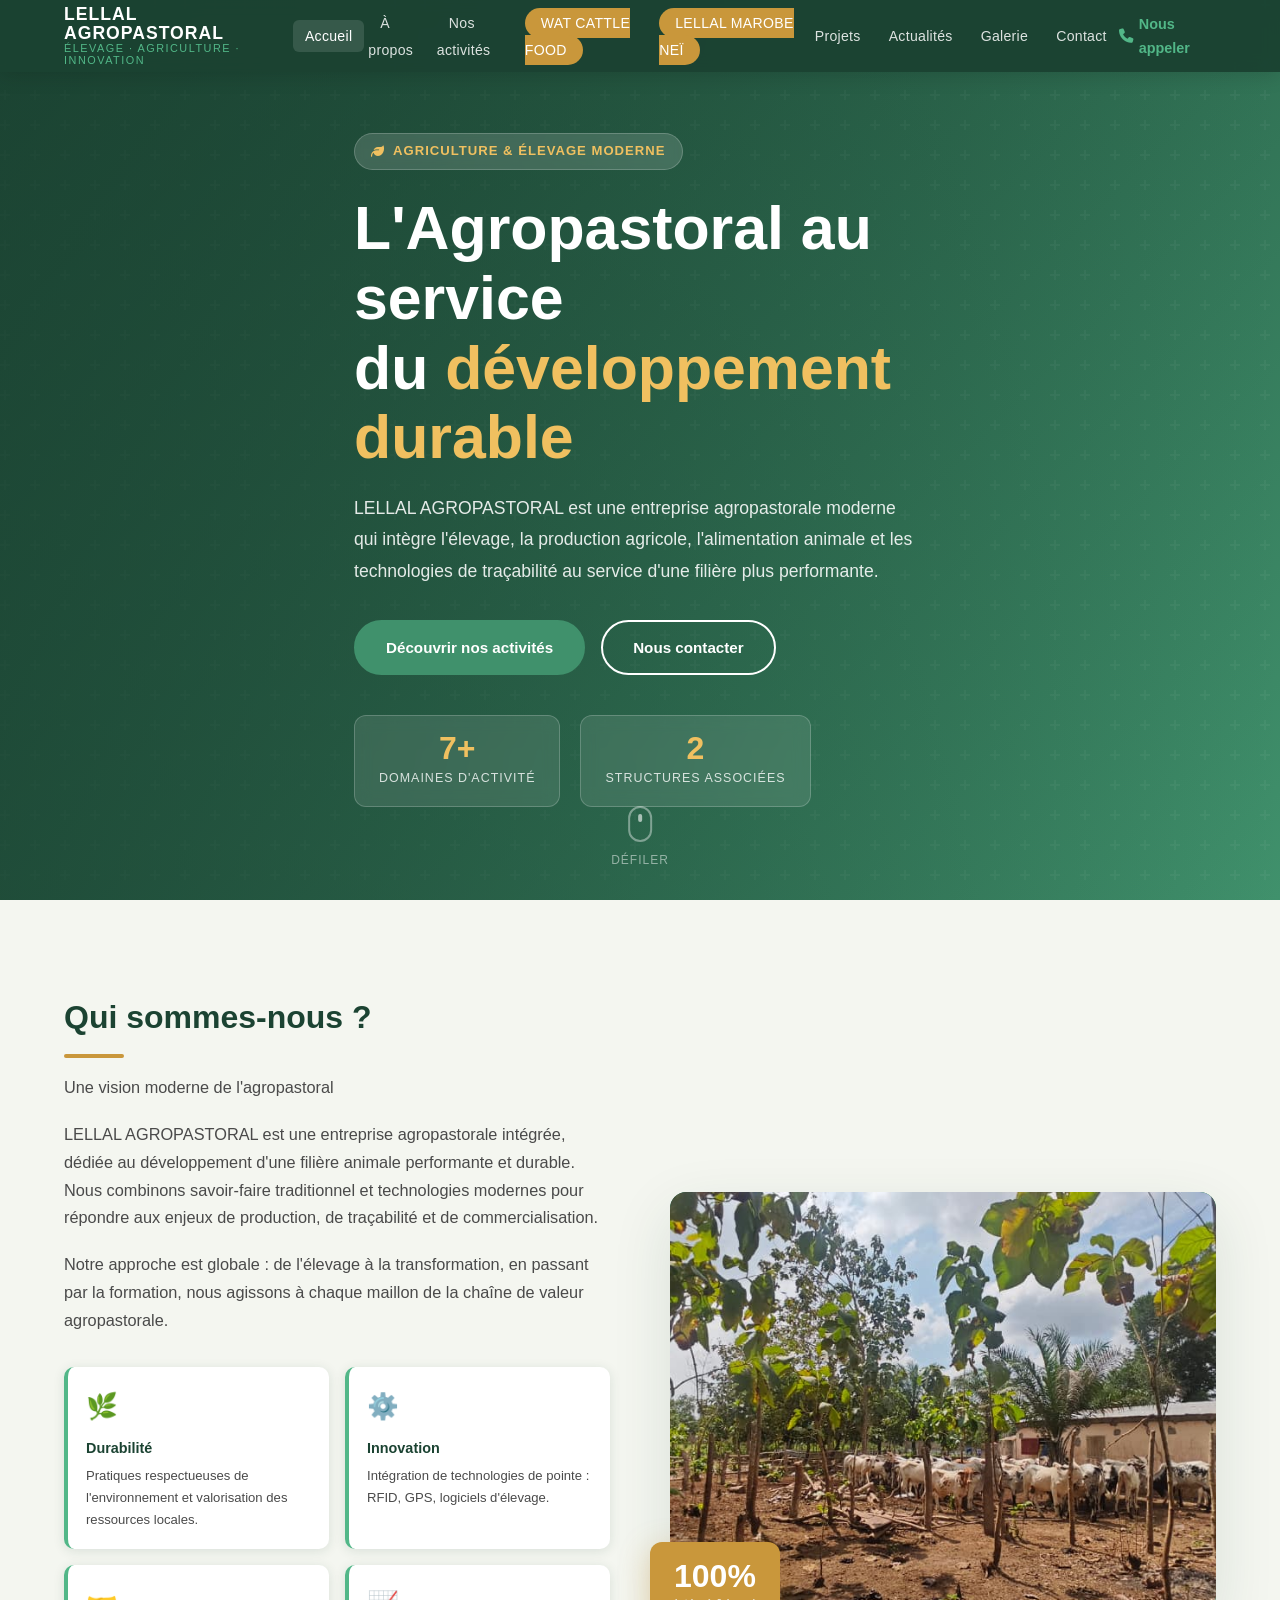
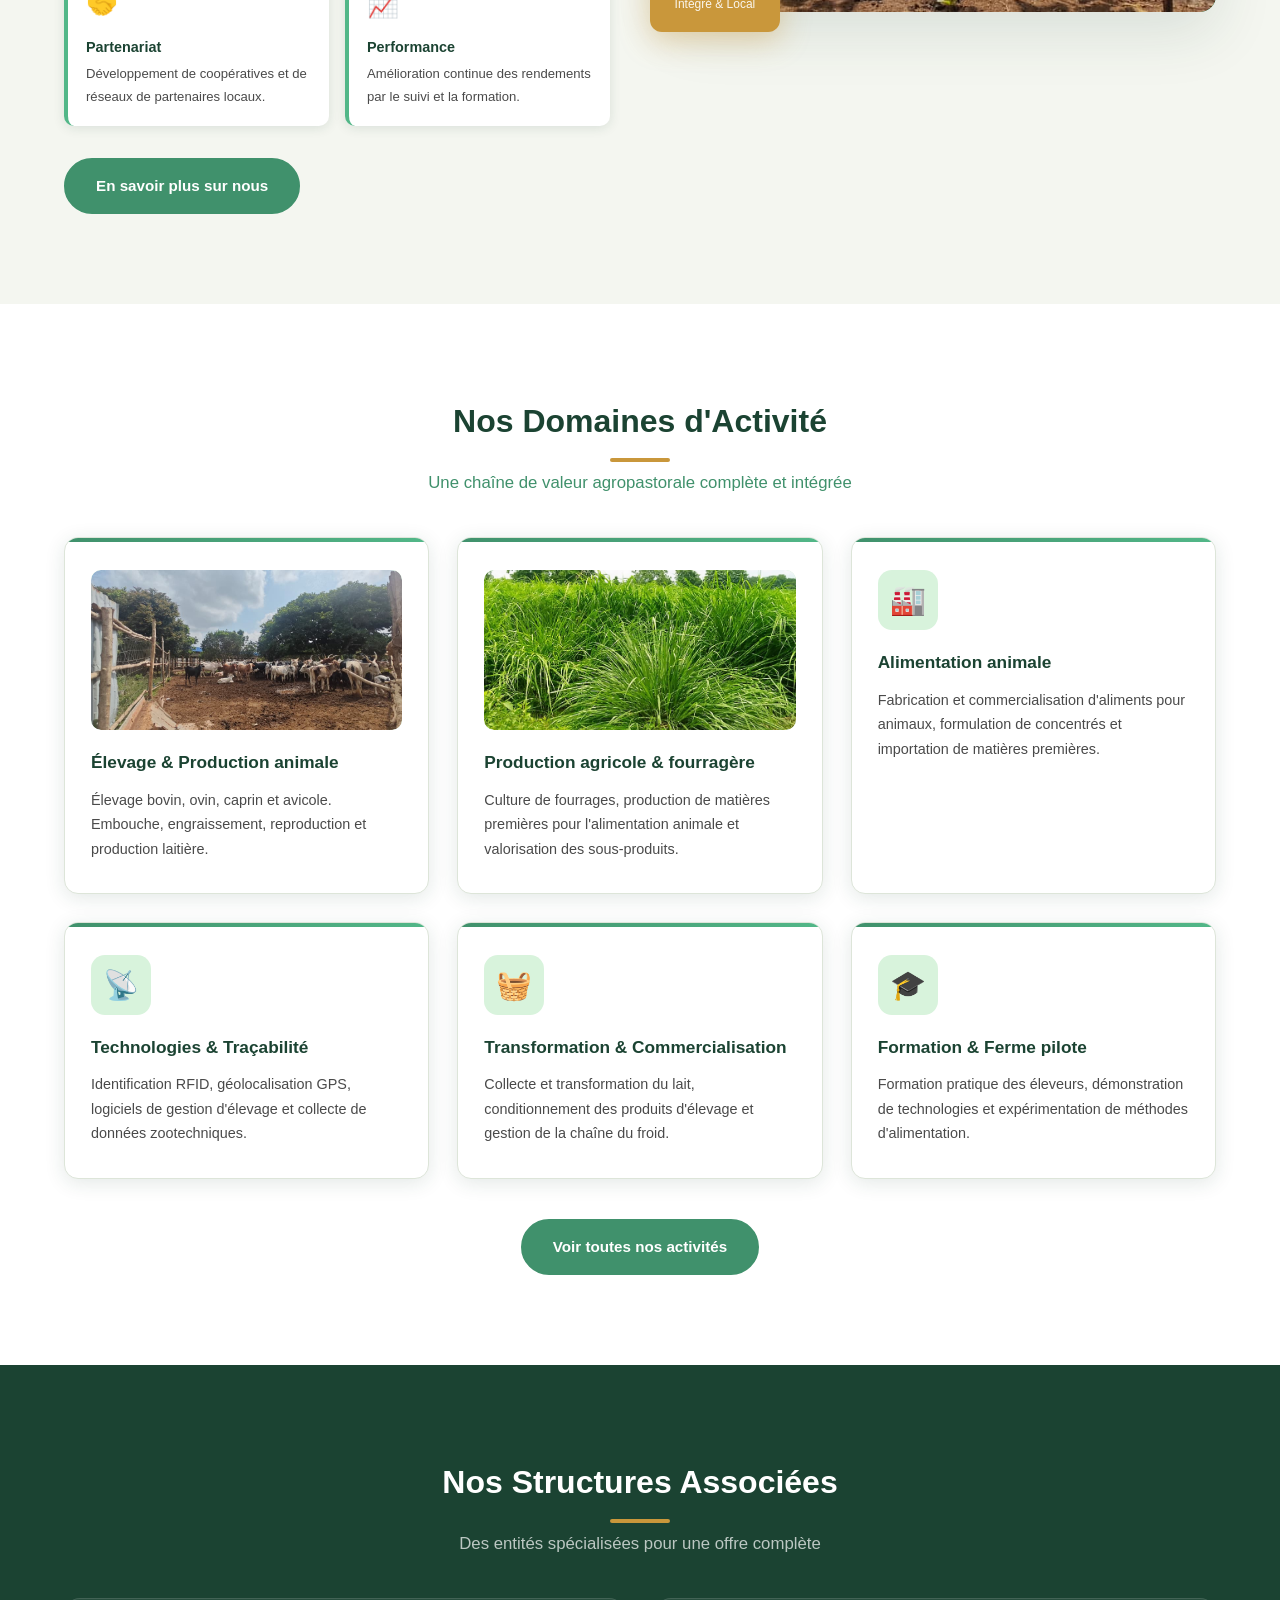
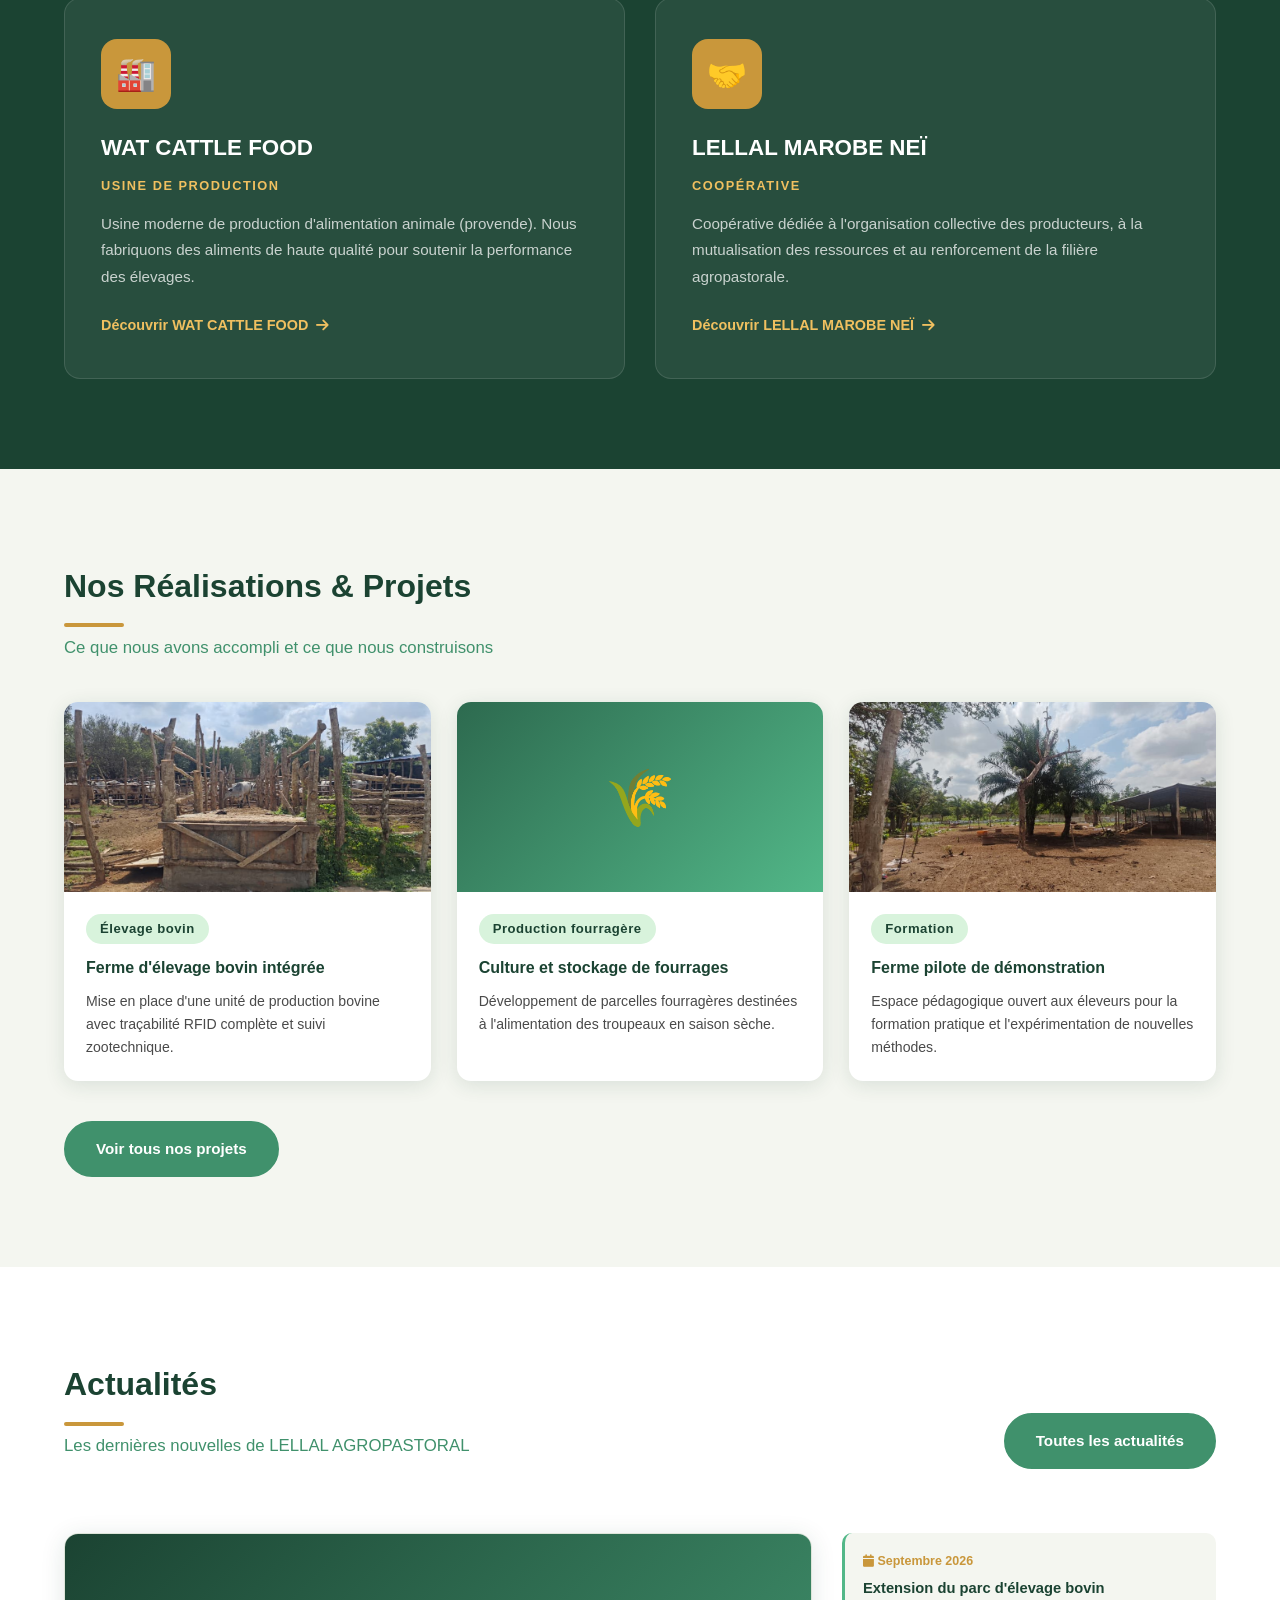
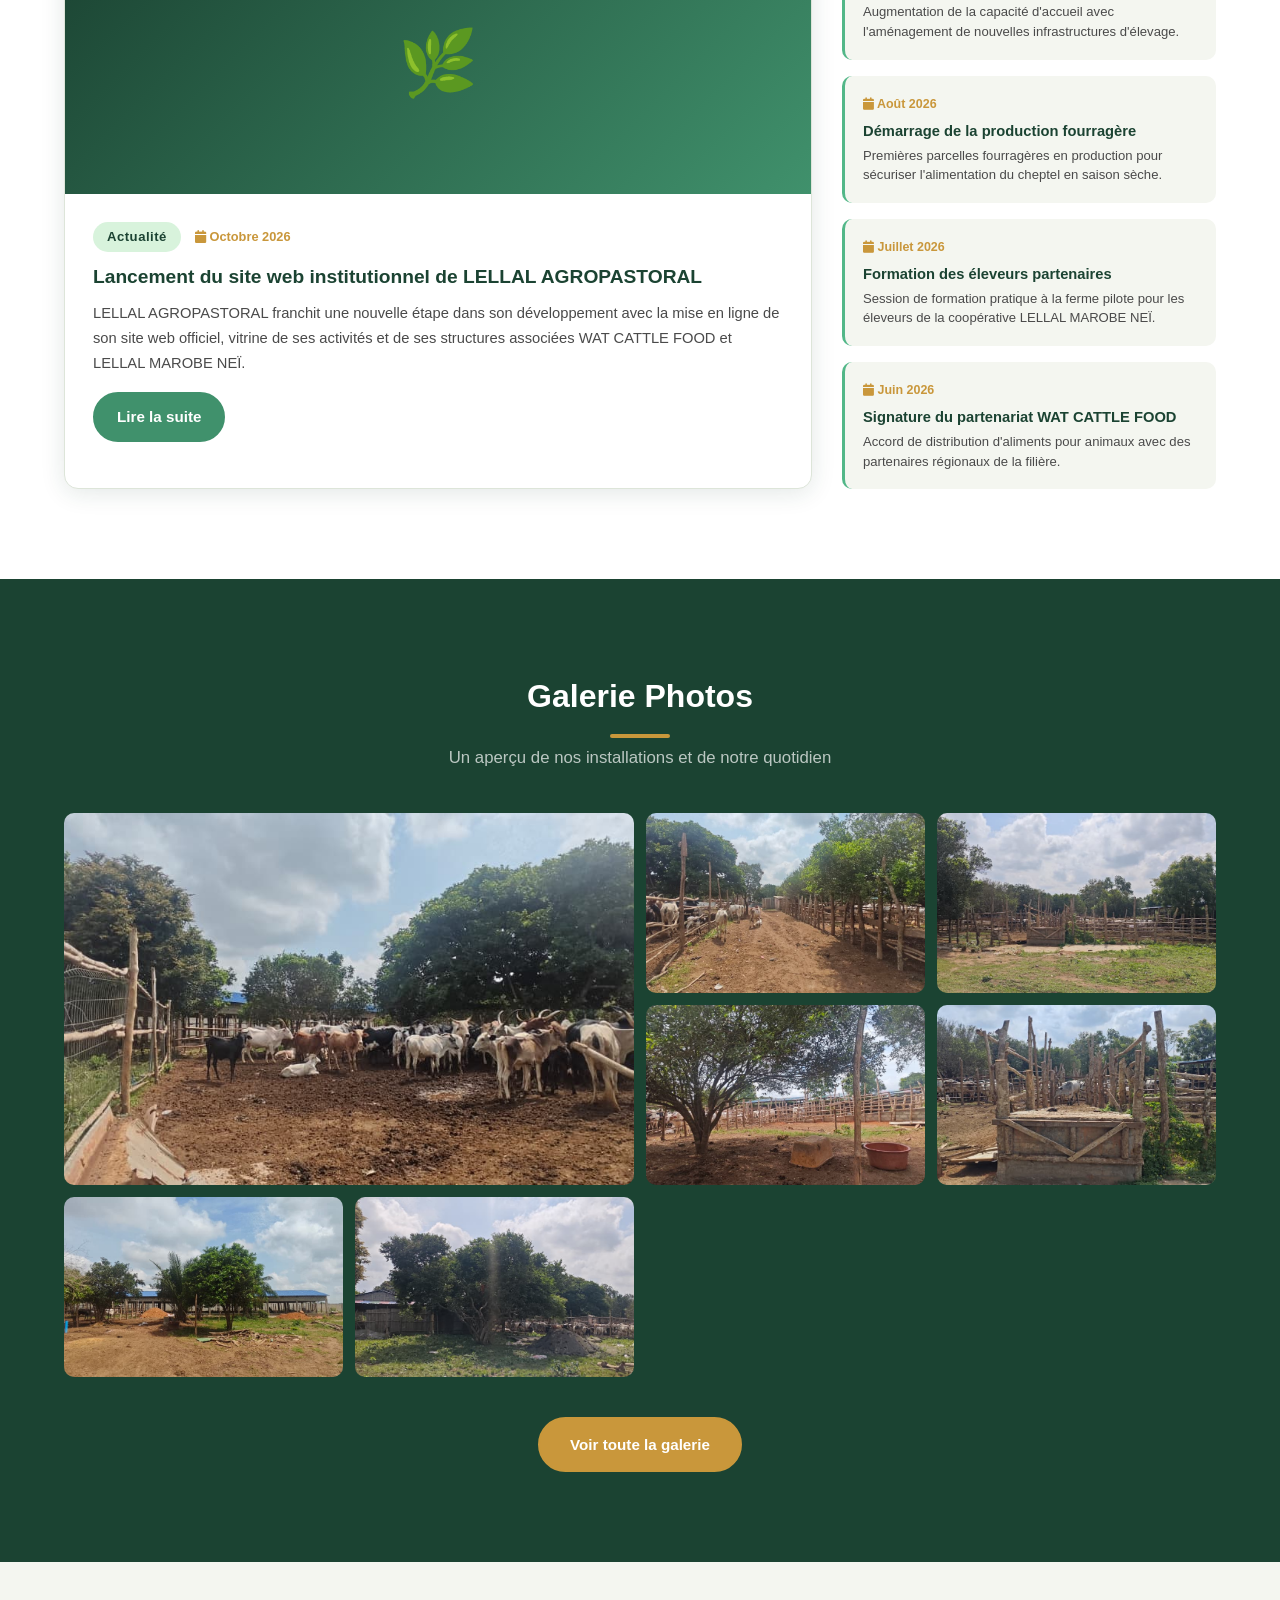
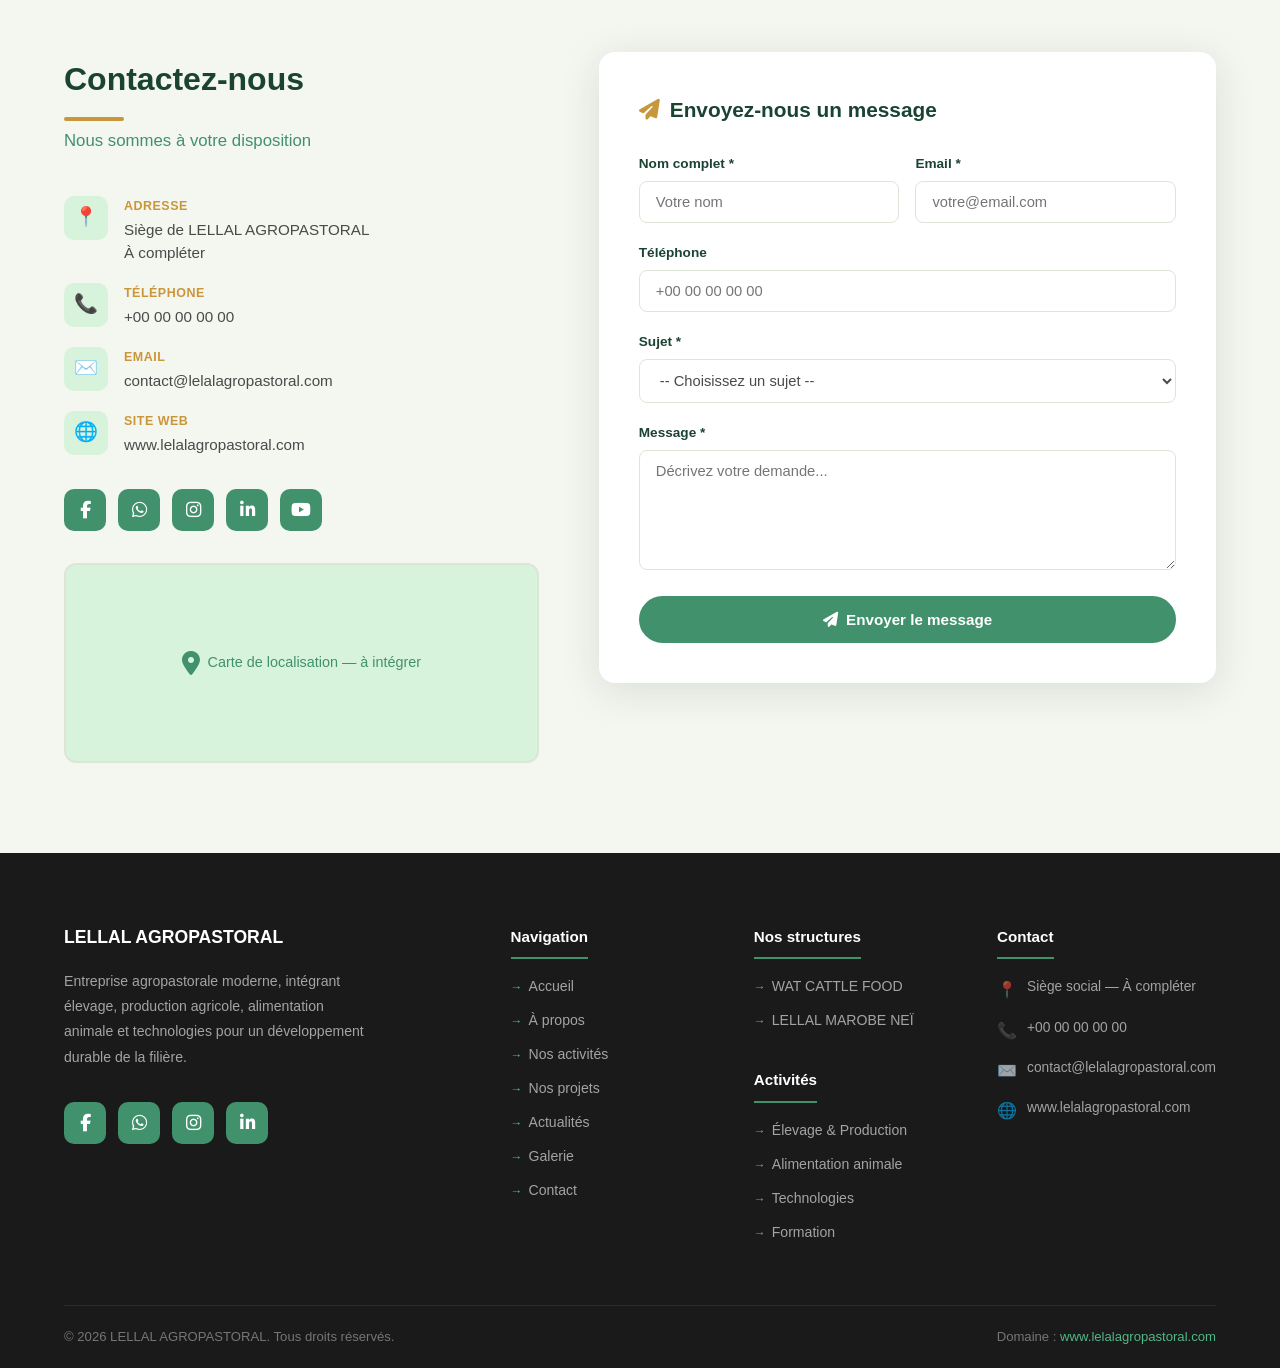
==== index.html @ 919d4149 "Initial commit — Site LELLAL AGROPASTORAL" ====
﻿<!DOCTYPE html>
<html lang="fr">
<head>
  <meta charset="UTF-8" />
  <meta name="viewport" content="width=device-width, initial-scale=1.0" />

  <!-- SEO Principal -->
  <title>LELLAL AGROPASTORAL — Élevage, Agriculture & Alimentation Animale</title>
  <meta name="description" content="LELLAL AGROPASTORAL est une entreprise agropastorale moderne spécialisée dans l'élevage bovin, ovin, avicole, la production fourragère, l'alimentation animale (WAT CATTLE FOOD) et la coopérative LELLAL MAROBE NEÏ." />
  <meta name="keywords" content="LELLAL AGROPASTORAL, élevage bovin, alimentation animale, provende, WAT CATTLE FOOD, LELLAL MAROBE NEÏ, coopérative élevage, production fourragère, agropastoral, traçabilité RFID, élevage moderne" />
  <meta name="author" content="LELLAL AGROPASTORAL" />
  <meta name="robots" content="index, follow" />
  <link rel="canonical" href="https://www.lelalagropastoral.com/" />

  <!-- Open Graph (Facebook, WhatsApp, LinkedIn) -->
  <meta property="og:type" content="website" />
  <meta property="og:url" content="https://www.lelalagropastoral.com/" />
  <meta property="og:title" content="LELLAL AGROPASTORAL — Élevage, Agriculture & Alimentation Animale" />
  <meta property="og:description" content="Entreprise agropastorale moderne intégrant élevage, production agricole, alimentation animale et technologies pour un développement durable de la filière." />
  <meta property="og:image" content="https://www.lelalagropastoral.com/images/og-image.jpg" />
  <meta property="og:image:width" content="1200" />
  <meta property="og:image:height" content="630" />
  <meta property="og:locale" content="fr_FR" />
  <meta property="og:site_name" content="LELLAL AGROPASTORAL" />

  <!-- Twitter Card -->
  <meta name="twitter:card" content="summary_large_image" />
  <meta name="twitter:title" content="LELLAL AGROPASTORAL — Élevage, Agriculture & Alimentation Animale" />
  <meta name="twitter:description" content="Entreprise agropastorale moderne intégrant élevage, production agricole, alimentation animale et technologies pour un développement durable." />
  <meta name="twitter:image" content="https://www.lelalagropastoral.com/images/og-image.jpg" />

  <!-- Schema.org — Organisation -->
  <script type="application/ld+json">
  {
    "@context": "https://schema.org",
    "@type": "Organization",
    "name": "LELLAL AGROPASTORAL",
    "url": "https://www.lelalagropastoral.com",
    "logo": "https://www.lelalagropastoral.com/images/logo.png",
    "description": "Entreprise agropastorale moderne spécialisée dans l'élevage, la production agricole, l'alimentation animale et les technologies d'élevage.",
    "email": "contact@lelalagropastoral.com",
    "sameAs": [],
    "hasOfferCatalog": {
      "@type": "OfferCatalog",
      "name": "Services agropastoraux",
      "itemListElement": [
        { "@type": "Offer", "itemOffered": { "@type": "Service", "name": "Élevage bovin, ovin, caprin et avicole" } },
        { "@type": "Offer", "itemOffered": { "@type": "Service", "name": "Production d'alimentation animale (WAT CATTLE FOOD)" } },
        { "@type": "Offer", "itemOffered": { "@type": "Service", "name": "Coopérative agropastorale (LELLAL MAROBE NEÏ)" } },
        { "@type": "Offer", "itemOffered": { "@type": "Service", "name": "Formation pratique des éleveurs" } }
      ]
    }
  }
  </script>

  <!-- Schema.org — WebSite avec SearchAction -->
  <script type="application/ld+json">
  {
    "@context": "https://schema.org",
    "@type": "WebSite",
    "name": "LELLAL AGROPASTORAL",
    "url": "https://www.lelalagropastoral.com"
  }
  </script>

  <link rel="stylesheet" href="css/style.css" />
  <link rel="stylesheet" href="https://cdnjs.cloudflare.com/ajax/libs/font-awesome/6.5.0/css/all.min.css" />
</head>
<body>

  <!-- ===== NAVBAR ===== -->
  <nav id="navbar">
    <div class="nav-container">
      <a href="index.html" class="nav-logo">
        <img src="images/logo.png" alt="LELLAL AGROPASTORAL Logo" onerror="this.style.display='none'" />
        <div class="nav-logo-text">
          <span class="brand">LELLAL AGROPASTORAL</span>
          <span class="tagline">Élevage · Agriculture · Innovation</span>
        </div>
      </a>

      <ul class="nav-menu">
        <li><a href="index.html" class="active">Accueil</a></li>
        <li><a href="pages/apropos.html">À propos</a></li>
        <li><a href="pages/activites.html">Nos activités</a></li>
        <li class="nav-special"><a href="pages/wat-cattle-food.html">WAT CATTLE FOOD</a></li>
        <li class="nav-special"><a href="pages/lelal-maro-bene.html">LELLAL MAROBE NEÏ</a></li>
        <li><a href="pages/projets.html">Projets</a></li>
        <li><a href="pages/actualites.html">Actualités</a></li>
        <li><a href="pages/galerie.html">Galerie</a></li>
        <li><a href="pages/contact.html">Contact</a></li>
      </ul>

      <div class="nav-cta">
        <a href="tel:+00000000000" class="nav-phone">
          <i class="fas fa-phone"></i>
          <span class="hide-mobile">Nous appeler</span>
        </a>
      </div>

      <button class="hamburger" aria-label="Menu">
        <span></span><span></span><span></span>
      </button>
    </div>
  </nav>

  <!-- ===== HERO ===== -->
  <section class="hero">
    <div class="hero-overlay"></div>
    <div class="hero-content container">
      <div class="hero-tag">
        <i class="fas fa-leaf"></i> Agriculture & Élevage Moderne
      </div>
      <h1>L'Agropastoral au service<br />du <span>développement durable</span></h1>
      <p>LELLAL AGROPASTORAL est une entreprise agropastorale moderne qui intègre l'élevage, la production agricole, l'alimentation animale et les technologies de traçabilité au service d'une filière plus performante.</p>
      <div class="hero-buttons">
        <a href="pages/activites.html" class="btn btn-primary">Découvrir nos activités</a>
        <a href="pages/contact.html" class="btn btn-outline">Nous contacter</a>
      </div>

      <div class="hero-stats">
        <div class="hero-stat">
          <div class="number counter" data-target="7" data-suffix="+">0+</div>
          <div class="label">Domaines d'activité</div>
        </div>
        <div class="hero-stat">
          <div class="number counter" data-target="2" data-suffix="">0</div>
          <div class="label">Structures associées</div>
        </div>
      </div>
    </div>

    <div class="scroll-indicator">
      <div class="mouse"></div>
      <span>DÉFILER</span>
    </div>
  </section>

  <!-- ===== INTRO / QUI SOMMES-NOUS ===== -->
  <section class="intro-section">
    <div class="container">
      <div class="intro-grid">
        <div class="intro-text fade-up">
          <h2 class="section-title">Qui sommes-nous ?</h2>
          <p class="section-subtitle">Une vision moderne de l'agropastoral</p>
          <p>LELLAL AGROPASTORAL est une entreprise agropastorale intégrée, dédiée au développement d'une filière animale performante et durable. Nous combinons savoir-faire traditionnel et technologies modernes pour répondre aux enjeux de production, de traçabilité et de commercialisation.</p>
          <p>Notre approche est globale : de l'élevage à la transformation, en passant par la formation, nous agissons à chaque maillon de la chaîne de valeur agropastorale.</p>
          <div class="intro-values">
            <div class="value-card">
              <div class="icon">🌿</div>
              <h4>Durabilité</h4>
              <p>Pratiques respectueuses de l'environnement et valorisation des ressources locales.</p>
            </div>
            <div class="value-card">
              <div class="icon">⚙️</div>
              <h4>Innovation</h4>
              <p>Intégration de technologies de pointe : RFID, GPS, logiciels d'élevage.</p>
            </div>
            <div class="value-card">
              <div class="icon">🤝</div>
              <h4>Partenariat</h4>
              <p>Développement de coopératives et de réseaux de partenaires locaux.</p>
            </div>
            <div class="value-card">
              <div class="icon">📈</div>
              <h4>Performance</h4>
              <p>Amélioration continue des rendements par le suivi et la formation.</p>
            </div>
          </div>
          <a href="pages/apropos.html" class="btn btn-primary" style="margin-top: 2rem;">En savoir plus sur nous</a>
        </div>

        <div class="intro-visual fade-up">
          <div class="main-img" style="background: linear-gradient(135deg, var(--vert-moyen), var(--vert-clair)); padding:0; overflow:hidden;">
            <img src="images/photo-08.jpeg" alt="Infrastructures de la ferme LELLAL AGROPASTORAL" style="width:100%; height:420px; object-fit:cover; display:block; border-radius:16px;" />
          </div>
          <div class="intro-badge">
            <div class="number">100%</div>
            <div class="text">Intégré & Local</div>
          </div>
        </div>
      </div>
    </div>
  </section>

  <!-- ===== NOS ACTIVITÉS (aperçu) ===== -->
  <section class="activites-section">
    <div class="container">
      <h2 class="section-title center fade-up">Nos Domaines d'Activité</h2>
      <p class="section-subtitle center fade-up">Une chaîne de valeur agropastorale complète et intégrée</p>

      <div class="activites-grid">
        <div class="activite-card fade-up">
          <div class="activite-icon" style="padding:0; overflow:hidden; width:100%; height:160px; border-radius:10px; margin-bottom:18px;">
            <img src="images/photo-02.jpeg" alt="Élevage bovin LELLAL AGROPASTORAL" style="width:100%; height:160px; object-fit:cover; border-radius:10px;" />
          </div>
          <h3>Élevage & Production animale</h3>
          <p>Élevage bovin, ovin, caprin et avicole. Embouche, engraissement, reproduction et production laitière.</p>
        </div>
        <div class="activite-card fade-up">
          <div class="activite-icon" style="padding:0; overflow:hidden; width:100%; height:160px; border-radius:10px; margin-bottom:18px;">
            <img src="images/fourrage-01.jpg" alt="Production fourragère LELLAL AGROPASTORAL" style="width:100%; height:160px; object-fit:cover; border-radius:10px;" />
          </div>
          <h3>Production agricole & fourragère</h3>
          <p>Culture de fourrages, production de matières premières pour l'alimentation animale et valorisation des sous-produits.</p>
        </div>
        <div class="activite-card fade-up">
          <div class="activite-icon">🏭</div>
          <h3>Alimentation animale</h3>
          <p>Fabrication et commercialisation d'aliments pour animaux, formulation de concentrés et importation de matières premières.</p>
        </div>
        <div class="activite-card fade-up">
          <div class="activite-icon">📡</div>
          <h3>Technologies & Traçabilité</h3>
          <p>Identification RFID, géolocalisation GPS, logiciels de gestion d'élevage et collecte de données zootechniques.</p>
        </div>
        <div class="activite-card fade-up">
          <div class="activite-icon">🧺</div>
          <h3>Transformation & Commercialisation</h3>
          <p>Collecte et transformation du lait, conditionnement des produits d'élevage et gestion de la chaîne du froid.</p>
        </div>
        <div class="activite-card fade-up">
          <div class="activite-icon">🎓</div>
          <h3>Formation & Ferme pilote</h3>
          <p>Formation pratique des éleveurs, démonstration de technologies et expérimentation de méthodes d'alimentation.</p>
        </div>
      </div>

      <div style="text-align: center; margin-top: 2.5rem;">
        <a href="pages/activites.html" class="btn btn-primary">Voir toutes nos activités</a>
      </div>
    </div>
  </section>

  <!-- ===== STRUCTURES ASSOCIÉES ===== -->
  <section class="structures-section">
    <div class="container">
      <h2 class="section-title center fade-up">Nos Structures Associées</h2>
      <p class="section-subtitle center fade-up">Des entités spécialisées pour une offre complète</p>

      <div class="structures-grid">
        <a href="pages/wat-cattle-food.html" class="structure-card fade-up">
          <div class="structure-logo">🏭</div>
          <h3>WAT CATTLE FOOD</h3>
          <div class="type">Usine de production</div>
          <p>Usine moderne de production d'alimentation animale (provende). Nous fabriquons des aliments de haute qualité pour soutenir la performance des élevages.</p>
          <span class="structure-link">Découvrir WAT CATTLE FOOD <i class="fas fa-arrow-right"></i></span>
        </a>

        <a href="pages/lelal-maro-bene.html" class="structure-card fade-up">
          <div class="structure-logo">🤝</div>
          <h3>LELLAL MAROBE NEÏ</h3>
          <div class="type">Coopérative</div>
          <p>Coopérative dédiée à l'organisation collective des producteurs, à la mutualisation des ressources et au renforcement de la filière agropastorale.</p>
          <span class="structure-link">Découvrir LELLAL MAROBE NEÏ <i class="fas fa-arrow-right"></i></span>
        </a>
      </div>
    </div>
  </section>

  <!-- ===== PROJETS / RÉALISATIONS (aperçu) ===== -->
  <section class="projets-section">
    <div class="container">
      <h2 class="section-title fade-up">Nos Réalisations & Projets</h2>
      <p class="section-subtitle fade-up">Ce que nous avons accompli et ce que nous construisons</p>

      <div class="projets-grid">
        <div class="projet-card fade-up">
          <div class="projet-img" style="padding:0;">
            <img src="images/photo-01.jpeg" alt="Ferme d'élevage bovin LELLAL AGROPASTORAL" style="width:100%; height:190px; object-fit:cover;" />
          </div>
          <div class="projet-body">
            <span class="tag">Élevage bovin</span>
            <h3>Ferme d'élevage bovin intégrée</h3>
            <p>Mise en place d'une unité de production bovine avec traçabilité RFID complète et suivi zootechnique.</p>
          </div>
        </div>
        <div class="projet-card fade-up">
          <div class="projet-img">🌾</div>
          <div class="projet-body">
            <span class="tag">Production fourragère</span>
            <h3>Culture et stockage de fourrages</h3>
            <p>Développement de parcelles fourragères destinées à l'alimentation des troupeaux en saison sèche.</p>
          </div>
        </div>
        <div class="projet-card fade-up">
          <div class="projet-img" style="padding:0;">
            <img src="images/photo-03.jpeg" alt="Ferme pilote LELLAL AGROPASTORAL" style="width:100%; height:190px; object-fit:cover;" />
          </div>
          <div class="projet-body">
            <span class="tag">Formation</span>
            <h3>Ferme pilote de démonstration</h3>
            <p>Espace pédagogique ouvert aux éleveurs pour la formation pratique et l'expérimentation de nouvelles méthodes.</p>
          </div>
        </div>
      </div>

      <div style="margin-top: 2.5rem;">
        <a href="pages/projets.html" class="btn btn-primary">Voir tous nos projets</a>
      </div>
    </div>
  </section>

  <!-- ===== ACTUALITÉS (aperçu) ===== -->
  <section class="actualites-section">
    <div class="container">
      <div style="display: flex; justify-content: space-between; align-items: flex-end; margin-bottom: 0.5rem;">
        <div>
          <h2 class="section-title fade-up">Actualités</h2>
          <p class="section-subtitle fade-up">Les dernières nouvelles de LELLAL AGROPASTORAL</p>
        </div>
        <a href="pages/actualites.html" class="btn btn-primary" style="margin-bottom: 2rem;">Toutes les actualités</a>
      </div>

      <div class="actualites-grid">
        <div class="actu-featured fade-up">
          <div class="actu-img">🌿</div>
          <div class="actu-body">
            <div class="actu-meta">
              <span class="tag">Actualité</span>
              <span class="actu-date"><i class="fas fa-calendar"></i> Octobre 2026</span>
            </div>
            <h3>Lancement du site web institutionnel de LELLAL AGROPASTORAL</h3>
            <p>LELLAL AGROPASTORAL franchit une nouvelle étape dans son développement avec la mise en ligne de son site web officiel, vitrine de ses activités et de ses structures associées WAT CATTLE FOOD et LELLAL MAROBE NEÏ.</p>
            <a href="pages/actualites.html" class="btn btn-primary" style="padding: 10px 22px;">Lire la suite</a>
          </div>
        </div>

        <div class="actu-list fade-up">
          <div class="actu-item">
            <div class="date"><i class="fas fa-calendar"></i> Septembre 2026</div>
            <h4>Extension du parc d'élevage bovin</h4>
            <p>Augmentation de la capacité d'accueil avec l'aménagement de nouvelles infrastructures d'élevage.</p>
          </div>
          <div class="actu-item">
            <div class="date"><i class="fas fa-calendar"></i> Août 2026</div>
            <h4>Démarrage de la production fourragère</h4>
            <p>Premières parcelles fourragères en production pour sécuriser l'alimentation du cheptel en saison sèche.</p>
          </div>
          <div class="actu-item">
            <div class="date"><i class="fas fa-calendar"></i> Juillet 2026</div>
            <h4>Formation des éleveurs partenaires</h4>
            <p>Session de formation pratique à la ferme pilote pour les éleveurs de la coopérative LELLAL MAROBE NEÏ.</p>
          </div>
          <div class="actu-item">
            <div class="date"><i class="fas fa-calendar"></i> Juin 2026</div>
            <h4>Signature du partenariat WAT CATTLE FOOD</h4>
            <p>Accord de distribution d'aliments pour animaux avec des partenaires régionaux de la filière.</p>
          </div>
        </div>
      </div>
    </div>
  </section>

  <!-- ===== GALERIE (aperçu) ===== -->
  <section class="galerie-section">
    <div class="container">
      <h2 class="section-title center fade-up">Galerie Photos</h2>
      <p class="section-subtitle center fade-up">Un aperçu de nos installations et de notre quotidien</p>

      <div class="galerie-grid">
        <div class="galerie-item">
          <img src="../images/photo-02.jpeg" alt="Troupeau bovin LELLAL AGROPASTORAL" style="width:100%; height:100%; object-fit:cover; min-height:372px;" />
          <div class="galerie-overlay"><span><i class="fas fa-expand"></i></span></div>
        </div>
        <div class="galerie-item">
          <img src="../images/photo-05.jpeg" alt="Allée enclos bovins" style="width:100%; height:180px; object-fit:cover;" />
          <div class="galerie-overlay"><span><i class="fas fa-expand"></i></span></div>
        </div>
        <div class="galerie-item">
          <img src="../images/photo-07.jpeg" alt="Enclos élevage bovin" style="width:100%; height:180px; object-fit:cover;" />
          <div class="galerie-overlay"><span><i class="fas fa-expand"></i></span></div>
        </div>
        <div class="galerie-item">
          <img src="../images/photo-04.jpeg" alt="Enclos avec arbres" style="width:100%; height:180px; object-fit:cover;" />
          <div class="galerie-overlay"><span><i class="fas fa-expand"></i></span></div>
        </div>
        <div class="galerie-item">
          <img src="../images/photo-01.jpeg" alt="Couloir de contention bovin" style="width:100%; height:180px; object-fit:cover;" />
          <div class="galerie-overlay"><span><i class="fas fa-expand"></i></span></div>
        </div>
        <div class="galerie-item">
          <img src="../images/photo-09.jpeg" alt="Troupeau sous les arbres" style="width:100%; height:180px; object-fit:cover;" />
          <div class="galerie-overlay"><span><i class="fas fa-expand"></i></span></div>
        </div>
        <div class="galerie-item">
          <img src="../images/photo-06.jpeg" alt="Vue d'ensemble ferme bovine" style="width:100%; height:180px; object-fit:cover;" />
          <div class="galerie-overlay"><span><i class="fas fa-expand"></i></span></div>
        </div>
      </div>

      <div style="text-align: center; margin-top: 2.5rem;">
        <a href="pages/galerie.html" class="btn btn-or">Voir toute la galerie</a>
      </div>
    </div>
  </section>

  <!-- ===== CONTACT RAPIDE ===== -->
  <section class="contact-section" id="contact">
    <div class="container">
      <div class="contact-grid">
        <div>
          <h2 class="section-title fade-up">Contactez-nous</h2>
          <p class="section-subtitle fade-up">Nous sommes à votre disposition</p>

          <div class="contact-items fade-up">
            <div class="contact-item">
              <div class="icon">📍</div>
              <div class="text">
                <span>Adresse</span>
                <p>Siège de LELLAL AGROPASTORAL<br />À compléter</p>
              </div>
            </div>
            <div class="contact-item">
              <div class="icon">📞</div>
              <div class="text">
                <span>Téléphone</span>
                <p>+00 00 00 00 00</p>
              </div>
            </div>
            <div class="contact-item">
              <div class="icon">✉️</div>
              <div class="text">
                <span>Email</span>
                <p>contact@lelalagropastoral.com</p>
              </div>
            </div>
            <div class="contact-item">
              <div class="icon">🌐</div>
              <div class="text">
                <span>Site web</span>
                <p>www.lelalagropastoral.com</p>
              </div>
            </div>
          </div>

          <div class="social-links fade-up">
            <a href="#" class="social-link" aria-label="Facebook"><i class="fab fa-facebook-f"></i></a>
            <a href="#" class="social-link" aria-label="WhatsApp"><i class="fab fa-whatsapp"></i></a>
            <a href="#" class="social-link" aria-label="Instagram"><i class="fab fa-instagram"></i></a>
            <a href="#" class="social-link" aria-label="LinkedIn"><i class="fab fa-linkedin-in"></i></a>
            <a href="#" class="social-link" aria-label="YouTube"><i class="fab fa-youtube"></i></a>
          </div>

          <div class="contact-map fade-up">
            <i class="fas fa-map-marker-alt" style="font-size:1.5rem; color:var(--vert-clair)"></i>
            <span>Carte de localisation — à intégrer</span>
          </div>
        </div>

        <div class="contact-form fade-up">
          <h3><i class="fas fa-paper-plane" style="color:var(--or); margin-right:10px;"></i>Envoyez-nous un message</h3>
          <form id="contactForm">
            <div class="form-row">
              <div class="form-group">
                <label for="nom">Nom complet *</label>
                <input type="text" id="nom" name="nom" placeholder="Votre nom" required />
              </div>
              <div class="form-group">
                <label for="email">Email *</label>
                <input type="email" id="email" name="email" placeholder="votre@email.com" required />
              </div>
            </div>
            <div class="form-group">
              <label for="telephone">Téléphone</label>
              <input type="tel" id="telephone" name="telephone" placeholder="+00 00 00 00 00" />
            </div>
            <div class="form-group">
              <label for="sujet">Sujet *</label>
              <select id="sujet" name="sujet" required>
                <option value="">-- Choisissez un sujet --</option>
                <option value="info">Demande d'informations</option>
                <option value="partenariat">Partenariat</option>
                <option value="wat">WAT CATTLE FOOD</option>
                <option value="maro">LELLAL MAROBE NEÏ</option>
                <option value="formation">Formation</option>
                <option value="autre">Autre</option>
              </select>
            </div>
            <div class="form-group">
              <label for="message">Message *</label>
              <textarea id="message" name="message" placeholder="Décrivez votre demande..." required></textarea>
            </div>
            <button type="submit" class="btn btn-primary" style="width:100%; justify-content:center;">
              <i class="fas fa-paper-plane"></i> &nbsp;Envoyer le message
            </button>
          </form>
        </div>
      </div>
    </div>
  </section>

  <!-- ===== FOOTER ===== -->
  <footer>
    <div class="container">
      <div class="footer-grid">
        <div class="footer-brand">
          <a href="index.html" class="brand-logo">
            <img src="images/logo.png" alt="LELLAL AGROPASTORAL" onerror="this.style.display='none'" />
            <span class="brand-name">LELLAL AGROPASTORAL</span>
          </a>
          <p>Entreprise agropastorale moderne, intégrant élevage, production agricole, alimentation animale et technologies pour un développement durable de la filière.</p>
          <div class="social-links">
            <a href="#" class="social-link" aria-label="Facebook"><i class="fab fa-facebook-f"></i></a>
            <a href="#" class="social-link" aria-label="WhatsApp"><i class="fab fa-whatsapp"></i></a>
            <a href="#" class="social-link" aria-label="Instagram"><i class="fab fa-instagram"></i></a>
            <a href="#" class="social-link" aria-label="LinkedIn"><i class="fab fa-linkedin-in"></i></a>
          </div>
        </div>

        <div class="footer-col">
          <h4>Navigation</h4>
          <ul>
            <li><a href="index.html">Accueil</a></li>
            <li><a href="pages/apropos.html">À propos</a></li>
            <li><a href="pages/activites.html">Nos activités</a></li>
            <li><a href="pages/projets.html">Nos projets</a></li>
            <li><a href="pages/actualites.html">Actualités</a></li>
            <li><a href="pages/galerie.html">Galerie</a></li>
            <li><a href="pages/contact.html">Contact</a></li>
          </ul>
        </div>

        <div class="footer-col">
          <h4>Nos structures</h4>
          <ul>
            <li><a href="pages/wat-cattle-food.html">WAT CATTLE FOOD</a></li>
            <li><a href="pages/lelal-maro-bene.html">LELLAL MAROBE NEÏ</a></li>
          </ul>
          <h4 style="margin-top: 1.5rem;">Activités</h4>
          <ul>
            <li><a href="pages/activites.html">Élevage & Production</a></li>
            <li><a href="pages/activites.html">Alimentation animale</a></li>
            <li><a href="pages/activites.html">Technologies</a></li>
            <li><a href="pages/activites.html">Formation</a></li>
          </ul>
        </div>

        <div class="footer-col">
          <h4>Contact</h4>
          <div class="footer-contact-item">
            <span class="icon">📍</span>
            <span>Siège social — À compléter</span>
          </div>
          <div class="footer-contact-item">
            <span class="icon">📞</span>
            <span>+00 00 00 00 00</span>
          </div>
          <div class="footer-contact-item">
            <span class="icon">✉️</span>
            <span>contact@lelalagropastoral.com</span>
          </div>
          <div class="footer-contact-item">
            <span class="icon">🌐</span>
            <span>www.lelalagropastoral.com</span>
          </div>
        </div>
      </div>

      <div class="footer-bottom">
        <p>© 2026 LELLAL AGROPASTORAL. Tous droits réservés.</p>
        <p>Domaine : <a href="#">www.lelalagropastoral.com</a></p>
      </div>
    </div>
  </footer>

  <!-- ===== BOUTONS MOBILES FLOTTANTS ===== -->
  <div class="mobile-actions">
    <a href="tel:+00000000000" class="mobile-btn call" aria-label="Appeler">
      <i class="fas fa-phone"></i>
    </a>
    <a href="https://wa.me/22893623794" class="mobile-btn whatsapp" aria-label="WhatsApp" target="_blank">
      <i class="fab fa-whatsapp"></i>
    </a>
  </div>

  <!-- ===== LIGHTBOX ===== -->
  <div class="lightbox" id="lightbox">
    <span class="lightbox-close">&times;</span>
    <div style="color:#fff; font-size:5rem;">🖼️</div>
  </div>

  <script src="js/main.js"></script>
</body>
</html>
---- css/style.css ----
/* ============================================================
   LELAL AGROPASTORAL — Feuille de style principale
   Palette : Vert professionnel + Or/Ambre
   ============================================================ */

/* ---------- Variables de couleur ---------- */
:root {
  --vert-fonce:    #1b4332;
  --vert-moyen:    #2d6a4f;
  --vert-clair:    #40916c;
  --vert-accent:   #52b788;
  --vert-pale:     #d8f3dc;
  --or:            #c9973b;
  --or-clair:      #f0c060;
  --blanc:         #ffffff;
  --gris-clair:    #f4f6f0;
  --gris-texte:    #4a4a4a;
  --gris-border:   #dde5d9;
  --noir:          #1a1a1a;
  --ombre:         rgba(27, 67, 50, 0.12);
  --transition:    0.3s ease;
}

/* ---------- Reset & Base ---------- */
*, *::before, *::after {
  box-sizing: border-box;
  margin: 0;
  padding: 0;
}

html { scroll-behavior: smooth; }

body {
  font-family: 'Segoe UI', 'Helvetica Neue', Arial, sans-serif;
  color: var(--gris-texte);
  background: var(--blanc);
  line-height: 1.7;
  font-size: 16px;
}

img { max-width: 100%; height: auto; display: block; }

a { color: var(--vert-clair); text-decoration: none; transition: color var(--transition); }
a:hover { color: var(--or); }

ul { list-style: none; }

/* ---------- Utilitaires ---------- */
.container {
  width: 90%;
  max-width: 1200px;
  margin: 0 auto;
}

.section-title {
  font-size: 2rem;
  font-weight: 700;
  color: var(--vert-fonce);
  margin-bottom: 0.4rem;
  position: relative;
}

.section-title::after {
  content: '';
  display: block;
  width: 60px;
  height: 4px;
  background: var(--or);
  margin-top: 10px;
  border-radius: 2px;
}

.section-title.center { text-align: center; }
.section-title.center::after { margin: 10px auto 0; }

.section-subtitle {
  font-size: 1.05rem;
  color: var(--vert-clair);
  margin-bottom: 2.5rem;
}

.section-subtitle.center { text-align: center; }

.btn {
  display: inline-block;
  padding: 13px 30px;
  border-radius: 50px;
  font-weight: 600;
  font-size: 0.95rem;
  transition: all var(--transition);
  cursor: pointer;
  border: 2px solid transparent;
}

.btn-primary {
  background: var(--vert-clair);
  color: var(--blanc);
  border-color: var(--vert-clair);
}
.btn-primary:hover {
  background: var(--vert-fonce);
  border-color: var(--vert-fonce);
  color: var(--blanc);
  transform: translateY(-2px);
  box-shadow: 0 6px 20px var(--ombre);
}

.btn-outline {
  background: transparent;
  color: var(--blanc);
  border-color: var(--blanc);
}
.btn-outline:hover {
  background: var(--blanc);
  color: var(--vert-fonce);
  transform: translateY(-2px);
}

.btn-or {
  background: var(--or);
  color: var(--blanc);
  border-color: var(--or);
}
.btn-or:hover {
  background: #b8872e;
  border-color: #b8872e;
  color: var(--blanc);
  transform: translateY(-2px);
}

.tag {
  display: inline-block;
  background: var(--vert-pale);
  color: var(--vert-fonce);
  padding: 4px 14px;
  border-radius: 20px;
  font-size: 0.82rem;
  font-weight: 600;
  letter-spacing: 0.5px;
}

/* ---------- HEADER / NAVBAR ---------- */
#navbar {
  position: fixed;
  top: 0;
  left: 0;
  width: 100%;
  z-index: 1000;
  background: rgba(27, 67, 50, 0.97);
  backdrop-filter: blur(8px);
  box-shadow: 0 2px 20px rgba(0,0,0,0.15);
  transition: all var(--transition);
}

#navbar.scrolled {
  background: var(--vert-fonce);
  box-shadow: 0 4px 30px rgba(0,0,0,0.2);
}

.nav-container {
  display: flex;
  align-items: center;
  justify-content: space-between;
  padding: 0 5%;
  height: 72px;
}

.nav-logo {
  display: flex;
  align-items: center;
  gap: 12px;
  text-decoration: none;
}

.nav-logo img {
  height: 48px;
  width: auto;
}

.nav-logo-text {
  display: flex;
  flex-direction: column;
  line-height: 1.1;
}

.nav-logo-text .brand {
  font-size: 1.1rem;
  font-weight: 800;
  color: var(--blanc);
  letter-spacing: 1px;
}

.nav-logo-text .tagline {
  font-size: 0.68rem;
  color: var(--vert-accent);
  letter-spacing: 1.5px;
  text-transform: uppercase;
}

.nav-menu {
  display: flex;
  align-items: center;
  gap: 4px;
}

.nav-menu li a {
  color: rgba(255,255,255,0.85);
  font-size: 0.88rem;
  font-weight: 500;
  padding: 8px 12px;
  border-radius: 6px;
  transition: all var(--transition);
  letter-spacing: 0.3px;
}

.nav-menu li a:hover,
.nav-menu li a.active {
  color: var(--blanc);
  background: rgba(255,255,255,0.12);
}

.nav-menu .nav-special a {
  background: var(--or);
  color: var(--blanc);
  border-radius: 20px;
  padding: 7px 16px;
}
.nav-menu .nav-special a:hover {
  background: var(--or-clair);
  color: var(--vert-fonce);
}

.nav-cta {
  display: flex;
  align-items: center;
  gap: 10px;
}

.nav-phone {
  display: flex;
  align-items: center;
  gap: 6px;
  color: var(--vert-accent);
  font-weight: 600;
  font-size: 0.9rem;
}

.hamburger {
  display: none;
  flex-direction: column;
  gap: 5px;
  cursor: pointer;
  padding: 6px;
}

.hamburger span {
  display: block;
  width: 26px;
  height: 2px;
  background: var(--blanc);
  border-radius: 2px;
  transition: all var(--transition);
}

/* ---------- HERO ---------- */
.hero {
  min-height: 100vh;
  background: linear-gradient(135deg, var(--vert-fonce) 0%, var(--vert-moyen) 50%, var(--vert-clair) 100%);
  display: flex;
  align-items: center;
  position: relative;
  overflow: hidden;
}

.hero::before {
  content: '';
  position: absolute;
  inset: 0;
  background: url("data:image/svg+xml,%3Csvg width='60' height='60' viewBox='0 0 60 60' xmlns='http://www.w3.org/2000/svg'%3E%3Cg fill='none' fill-rule='evenodd'%3E%3Cg fill='%23ffffff' fill-opacity='0.04'%3E%3Cpath d='M36 34v-4h-2v4h-4v2h4v4h2v-4h4v-2h-4zm0-30V0h-2v4h-4v2h4v4h2V6h4V4h-4zM6 34v-4H4v4H0v2h4v4h2v-4h4v-2H6zM6 4V0H4v4H0v2h4v4h2V6h4V4H6z'/%3E%3C/g%3E%3C/g%3E%3C/svg%3E");
}

.hero-overlay {
  position: absolute;
  inset: 0;
  background: linear-gradient(to right, rgba(27,67,50,0.7) 0%, transparent 100%);
}

.hero-content {
  position: relative;
  z-index: 2;
  padding: 120px 5% 80px;
  max-width: 700px;
}

.hero-tag {
  display: inline-flex;
  align-items: center;
  gap: 8px;
  background: rgba(255,255,255,0.15);
  color: var(--or-clair);
  padding: 6px 16px;
  border-radius: 30px;
  font-size: 0.82rem;
  font-weight: 600;
  letter-spacing: 1px;
  text-transform: uppercase;
  margin-bottom: 1.5rem;
  backdrop-filter: blur(4px);
  border: 1px solid rgba(255,255,255,0.2);
}

.hero h1 {
  font-size: clamp(2.2rem, 5vw, 3.8rem);
  font-weight: 800;
  color: var(--blanc);
  line-height: 1.15;
  margin-bottom: 1.2rem;
}

.hero h1 span { color: var(--or-clair); }

.hero p {
  font-size: 1.1rem;
  color: rgba(255,255,255,0.88);
  max-width: 560px;
  margin-bottom: 2rem;
  line-height: 1.8;
}

.hero-buttons {
  display: flex;
  gap: 16px;
  flex-wrap: wrap;
}

.hero-stats {
  position: relative;
  z-index: 2;
  display: flex;
  gap: 20px;
  margin-top: 2.5rem;
  flex-wrap: wrap;
}

.hero-stat {
  text-align: center;
  background: rgba(255,255,255,0.1);
  backdrop-filter: blur(8px);
  border: 1px solid rgba(255,255,255,0.2);
  border-radius: 12px;
  padding: 16px 24px;
}

.hero-stat .number {
  font-size: 2rem;
  font-weight: 800;
  color: var(--or-clair);
  line-height: 1;
}

.hero-stat .label {
  font-size: 0.78rem;
  color: rgba(255,255,255,0.8);
  text-transform: uppercase;
  letter-spacing: 1px;
  margin-top: 4px;
}

.scroll-indicator {
  position: absolute;
  bottom: 30px;
  left: 50%;
  transform: translateX(-50%);
  z-index: 2;
  display: flex;
  flex-direction: column;
  align-items: center;
  gap: 8px;
  color: rgba(255,255,255,0.5);
  font-size: 0.75rem;
  letter-spacing: 1px;
}

.scroll-indicator .mouse {
  width: 24px;
  height: 36px;
  border: 2px solid rgba(255,255,255,0.4);
  border-radius: 12px;
  display: flex;
  justify-content: center;
  padding-top: 6px;
}

.scroll-indicator .mouse::before {
  content: '';
  width: 4px;
  height: 8px;
  background: rgba(255,255,255,0.6);
  border-radius: 2px;
  animation: scrollDown 2s infinite;
}

@keyframes scrollDown {
  0%, 100% { transform: translateY(0); opacity: 1; }
  50% { transform: translateY(6px); opacity: 0.3; }
}

/* ---------- SECTION INTRO / ABOUT SNAP ---------- */
.intro-section {
  padding: 90px 0;
  background: var(--gris-clair);
}

.intro-grid {
  display: grid;
  grid-template-columns: 1fr 1fr;
  gap: 60px;
  align-items: center;
}

.intro-text .section-title { margin-bottom: 1rem; }

.intro-text p {
  color: var(--gris-texte);
  margin-bottom: 1.2rem;
  font-size: 1.02rem;
}

.intro-values {
  display: grid;
  grid-template-columns: 1fr 1fr;
  gap: 16px;
  margin-top: 2rem;
}

.value-card {
  background: var(--blanc);
  border-radius: 10px;
  padding: 18px;
  border-left: 4px solid var(--vert-accent);
  box-shadow: 0 2px 12px var(--ombre);
  transition: transform var(--transition);
}

.value-card:hover { transform: translateY(-3px); }

.value-card .icon {
  font-size: 1.6rem;
  margin-bottom: 8px;
}

.value-card h4 {
  font-size: 0.9rem;
  font-weight: 700;
  color: var(--vert-fonce);
  margin-bottom: 4px;
}

.value-card p {
  font-size: 0.82rem;
  color: var(--gris-texte);
  margin: 0;
}

.intro-visual {
  position: relative;
}

.intro-visual .main-img {
  border-radius: 16px;
  box-shadow: 0 20px 60px var(--ombre);
  width: 100%;
  height: 420px;
  object-fit: cover;
  background: linear-gradient(135deg, var(--vert-moyen), var(--vert-clair));
  display: flex;
  align-items: center;
  justify-content: center;
  font-size: 5rem;
}

.intro-badge {
  position: absolute;
  bottom: -20px;
  left: -20px;
  background: var(--or);
  color: var(--blanc);
  padding: 18px 24px;
  border-radius: 12px;
  box-shadow: 0 8px 30px rgba(201,151,59,0.4);
  text-align: center;
}

.intro-badge .number {
  font-size: 2rem;
  font-weight: 800;
  line-height: 1;
}

.intro-badge .text {
  font-size: 0.75rem;
  opacity: 0.9;
  margin-top: 2px;
}

/* ---------- ACTIVITÉS ---------- */
.activites-section {
  padding: 90px 0;
  background: var(--blanc);
}

.activites-grid {
  display: grid;
  grid-template-columns: repeat(3, 1fr);
  gap: 28px;
  margin-top: 2rem;
}

.activite-card {
  background: var(--blanc);
  border-radius: 14px;
  padding: 32px 26px;
  border: 1px solid var(--gris-border);
  box-shadow: 0 4px 20px var(--ombre);
  transition: all var(--transition);
  position: relative;
  overflow: hidden;
}

.activite-card::before {
  content: '';
  position: absolute;
  top: 0;
  left: 0;
  width: 100%;
  height: 4px;
  background: linear-gradient(to right, var(--vert-clair), var(--vert-accent));
}

.activite-card:hover {
  transform: translateY(-6px);
  box-shadow: 0 16px 40px var(--ombre);
  border-color: var(--vert-accent);
}

.activite-icon {
  width: 60px;
  height: 60px;
  background: var(--vert-pale);
  border-radius: 14px;
  display: flex;
  align-items: center;
  justify-content: center;
  font-size: 1.8rem;
  margin-bottom: 18px;
}

.activite-card h3 {
  font-size: 1.08rem;
  font-weight: 700;
  color: var(--vert-fonce);
  margin-bottom: 10px;
}

.activite-card p {
  font-size: 0.9rem;
  color: var(--gris-texte);
  line-height: 1.7;
}

.activite-card ul {
  margin-top: 12px;
}

.activite-card ul li {
  font-size: 0.88rem;
  color: var(--gris-texte);
  padding: 4px 0;
  padding-left: 16px;
  position: relative;
}

.activite-card ul li::before {
  content: '▸';
  position: absolute;
  left: 0;
  color: var(--vert-accent);
  font-size: 0.8rem;
}

/* ---------- STRUCTURES ASSOCIÉES ---------- */
.structures-section {
  padding: 90px 0;
  background: var(--vert-fonce);
}

.structures-section .section-title { color: var(--blanc); }
.structures-section .section-title::after { background: var(--or); }
.structures-section .section-subtitle { color: rgba(255,255,255,0.7); }

.structures-grid {
  display: grid;
  grid-template-columns: 1fr 1fr;
  gap: 30px;
  margin-top: 2.5rem;
}

.structure-card {
  background: rgba(255,255,255,0.06);
  border: 1px solid rgba(255,255,255,0.12);
  border-radius: 16px;
  padding: 40px 36px;
  transition: all var(--transition);
  cursor: pointer;
  text-decoration: none;
  display: block;
}

.structure-card:hover {
  background: rgba(255,255,255,0.1);
  transform: translateY(-4px);
  border-color: var(--or);
}

.structure-logo {
  width: 70px;
  height: 70px;
  background: var(--or);
  border-radius: 16px;
  display: flex;
  align-items: center;
  justify-content: center;
  font-size: 2rem;
  margin-bottom: 20px;
}

.structure-card h3 {
  font-size: 1.4rem;
  font-weight: 800;
  color: var(--blanc);
  margin-bottom: 8px;
}

.structure-card .type {
  font-size: 0.8rem;
  color: var(--or-clair);
  text-transform: uppercase;
  letter-spacing: 1.5px;
  font-weight: 600;
  margin-bottom: 14px;
}

.structure-card p {
  color: rgba(255,255,255,0.75);
  font-size: 0.95rem;
  line-height: 1.75;
  margin-bottom: 20px;
}

.structure-link {
  display: inline-flex;
  align-items: center;
  gap: 8px;
  color: var(--or-clair);
  font-weight: 600;
  font-size: 0.9rem;
  transition: gap var(--transition);
}

.structure-card:hover .structure-link { gap: 12px; }

/* ---------- RÉALISATIONS / PROJETS ---------- */
.projets-section {
  padding: 90px 0;
  background: var(--gris-clair);
}

.projets-grid {
  display: grid;
  grid-template-columns: repeat(3, 1fr);
  gap: 26px;
  margin-top: 2rem;
}

.projet-card {
  background: var(--blanc);
  border-radius: 14px;
  overflow: hidden;
  box-shadow: 0 4px 20px var(--ombre);
  transition: all var(--transition);
}

.projet-card:hover {
  transform: translateY(-6px);
  box-shadow: 0 16px 40px var(--ombre);
}

.projet-img {
  height: 190px;
  background: linear-gradient(135deg, var(--vert-moyen), var(--vert-accent));
  display: flex;
  align-items: center;
  justify-content: center;
  font-size: 3.5rem;
  position: relative;
  overflow: hidden;
}

.projet-img img {
  width: 100%;
  height: 100%;
  object-fit: cover;
}

.projet-body {
  padding: 22px;
}

.projet-body .tag { margin-bottom: 10px; }

.projet-body h3 {
  font-size: 1rem;
  font-weight: 700;
  color: var(--vert-fonce);
  margin-bottom: 8px;
}

.projet-body p {
  font-size: 0.88rem;
  color: var(--gris-texte);
  line-height: 1.65;
}

/* ---------- ACTUALITÉS ---------- */
.actualites-section {
  padding: 90px 0;
  background: var(--blanc);
}

.actualites-grid {
  display: grid;
  grid-template-columns: 2fr 1fr;
  gap: 30px;
  margin-top: 2rem;
}

.actu-featured {
  background: var(--blanc);
  border-radius: 14px;
  overflow: hidden;
  box-shadow: 0 4px 24px var(--ombre);
  border: 1px solid var(--gris-border);
}

.actu-img {
  height: 260px;
  background: linear-gradient(135deg, var(--vert-fonce), var(--vert-clair));
  display: flex;
  align-items: center;
  justify-content: center;
  font-size: 4rem;
}

.actu-body { padding: 28px; }

.actu-meta {
  display: flex;
  gap: 14px;
  align-items: center;
  margin-bottom: 12px;
}

.actu-date {
  font-size: 0.8rem;
  color: var(--or);
  font-weight: 600;
}

.actu-body h3 {
  font-size: 1.2rem;
  font-weight: 700;
  color: var(--vert-fonce);
  margin-bottom: 10px;
  line-height: 1.4;
}

.actu-body p {
  font-size: 0.92rem;
  color: var(--gris-texte);
  line-height: 1.7;
  margin-bottom: 16px;
}

.actu-list {
  display: flex;
  flex-direction: column;
  gap: 16px;
}

.actu-item {
  background: var(--gris-clair);
  border-radius: 10px;
  padding: 18px;
  border-left: 3px solid var(--vert-accent);
  transition: all var(--transition);
}

.actu-item:hover {
  background: var(--vert-pale);
  border-color: var(--vert-fonce);
  transform: translateX(4px);
}

.actu-item .date {
  font-size: 0.78rem;
  color: var(--or);
  font-weight: 600;
  margin-bottom: 6px;
}

.actu-item h4 {
  font-size: 0.92rem;
  font-weight: 700;
  color: var(--vert-fonce);
  margin-bottom: 4px;
  line-height: 1.4;
}

.actu-item p {
  font-size: 0.82rem;
  color: var(--gris-texte);
  line-height: 1.5;
}

/* ---------- GALERIE ---------- */
.galerie-section {
  padding: 90px 0;
  background: var(--vert-fonce);
}

.galerie-section .section-title { color: var(--blanc); }
.galerie-section .section-title::after { background: var(--or); }
.galerie-section .section-subtitle { color: rgba(255,255,255,0.7); }

.galerie-grid {
  display: grid;
  grid-template-columns: repeat(4, 1fr);
  grid-template-rows: auto;
  gap: 12px;
  margin-top: 2rem;
}

.galerie-item {
  border-radius: 10px;
  overflow: hidden;
  cursor: pointer;
  position: relative;
  background: var(--vert-moyen);
}

.galerie-item:first-child {
  grid-column: span 2;
  grid-row: span 2;
}

.galerie-item .placeholder {
  width: 100%;
  height: 100%;
  min-height: 180px;
  display: flex;
  align-items: center;
  justify-content: center;
  font-size: 2.5rem;
  background: linear-gradient(135deg, var(--vert-moyen), var(--vert-clair));
  transition: transform var(--transition);
}

.galerie-item:first-child .placeholder { min-height: 372px; font-size: 4rem; }

.galerie-item:hover .placeholder { transform: scale(1.05); }

.galerie-overlay {
  position: absolute;
  inset: 0;
  background: rgba(27,67,50,0.6);
  display: flex;
  align-items: center;
  justify-content: center;
  opacity: 0;
  transition: opacity var(--transition);
}

.galerie-item:hover .galerie-overlay { opacity: 1; }

.galerie-overlay span {
  color: var(--blanc);
  font-size: 2rem;
}

/* ---------- CONTACT ---------- */
.contact-section {
  padding: 90px 0;
  background: var(--gris-clair);
}

.contact-grid {
  display: grid;
  grid-template-columns: 1fr 1.3fr;
  gap: 60px;
  align-items: start;
}

.contact-info h3 {
  font-size: 1.3rem;
  font-weight: 700;
  color: var(--vert-fonce);
  margin-bottom: 1.5rem;
}

.contact-items {
  display: flex;
  flex-direction: column;
  gap: 18px;
}

.contact-item {
  display: flex;
  gap: 16px;
  align-items: flex-start;
}

.contact-item .icon {
  width: 44px;
  height: 44px;
  background: var(--vert-pale);
  border-radius: 10px;
  display: flex;
  align-items: center;
  justify-content: center;
  font-size: 1.2rem;
  flex-shrink: 0;
}

.contact-item .text span {
  display: block;
  font-size: 0.78rem;
  color: var(--or);
  font-weight: 600;
  text-transform: uppercase;
  letter-spacing: 0.5px;
  margin-bottom: 2px;
}

.contact-item .text p {
  color: var(--gris-texte);
  font-size: 0.95rem;
  line-height: 1.5;
}

.social-links {
  display: flex;
  gap: 12px;
  margin-top: 2rem;
}

.social-link {
  width: 42px;
  height: 42px;
  background: var(--vert-clair);
  border-radius: 10px;
  display: flex;
  align-items: center;
  justify-content: center;
  color: var(--blanc);
  font-size: 1.1rem;
  transition: all var(--transition);
  text-decoration: none;
}

.social-link:hover {
  background: var(--or);
  color: var(--blanc);
  transform: translateY(-3px);
}

.contact-map {
  margin-top: 2rem;
  border-radius: 12px;
  overflow: hidden;
  height: 200px;
  background: var(--vert-pale);
  border: 2px solid var(--gris-border);
  display: flex;
  align-items: center;
  justify-content: center;
  color: var(--vert-clair);
  font-size: 0.9rem;
  gap: 8px;
}

.contact-form {
  background: var(--blanc);
  border-radius: 16px;
  padding: 40px;
  box-shadow: 0 8px 40px var(--ombre);
}

.contact-form h3 {
  font-size: 1.3rem;
  font-weight: 700;
  color: var(--vert-fonce);
  margin-bottom: 1.5rem;
}

.form-row {
  display: grid;
  grid-template-columns: 1fr 1fr;
  gap: 16px;
}

.form-group {
  margin-bottom: 18px;
}

.form-group label {
  display: block;
  font-size: 0.85rem;
  font-weight: 600;
  color: var(--vert-fonce);
  margin-bottom: 6px;
}

.form-group input,
.form-group select,
.form-group textarea {
  width: 100%;
  padding: 12px 16px;
  border: 1.5px solid var(--gris-border);
  border-radius: 8px;
  font-size: 0.92rem;
  font-family: inherit;
  color: var(--gris-texte);
  background: var(--blanc);
  transition: border-color var(--transition), box-shadow var(--transition);
  outline: none;
}

.form-group input:focus,
.form-group select:focus,
.form-group textarea:focus {
  border-color: var(--vert-accent);
  box-shadow: 0 0 0 3px rgba(82, 183, 136, 0.15);
}

.form-group textarea { resize: vertical; min-height: 120px; }

/* ---------- FOOTER ---------- */
footer {
  background: var(--noir);
  color: rgba(255,255,255,0.75);
  padding: 70px 0 0;
}

.footer-grid {
  display: grid;
  grid-template-columns: 2fr 1fr 1fr 1fr;
  gap: 40px;
}

.footer-brand .brand-logo {
  display: flex;
  align-items: center;
  gap: 12px;
  margin-bottom: 16px;
  text-decoration: none;
}

.footer-brand .brand-logo img {
  height: 46px;
}

.footer-brand .brand-name {
  font-size: 1.1rem;
  font-weight: 800;
  color: var(--blanc);
}

.footer-brand p {
  font-size: 0.88rem;
  line-height: 1.8;
  color: rgba(255,255,255,0.6);
  max-width: 300px;
  margin-bottom: 20px;
}

.footer-col h4 {
  color: var(--blanc);
  font-size: 0.95rem;
  font-weight: 700;
  margin-bottom: 16px;
  padding-bottom: 8px;
  border-bottom: 2px solid var(--vert-clair);
  display: inline-block;
}

.footer-col ul li {
  margin-bottom: 10px;
}

.footer-col ul li a {
  color: rgba(255,255,255,0.6);
  font-size: 0.88rem;
  transition: color var(--transition);
  display: flex;
  align-items: center;
  gap: 6px;
}

.footer-col ul li a::before {
  content: '→';
  font-size: 0.75rem;
  color: var(--vert-accent);
}

.footer-col ul li a:hover {
  color: var(--vert-accent);
}

.footer-contact-item {
  display: flex;
  gap: 10px;
  align-items: flex-start;
  margin-bottom: 12px;
  font-size: 0.86rem;
  color: rgba(255,255,255,0.6);
}

.footer-contact-item .icon { font-size: 1rem; margin-top: 1px; }

.footer-bottom {
  margin-top: 50px;
  border-top: 1px solid rgba(255,255,255,0.08);
  padding: 20px 0;
  display: flex;
  justify-content: space-between;
  align-items: center;
  flex-wrap: wrap;
  gap: 10px;
  font-size: 0.82rem;
  color: rgba(255,255,255,0.4);
}

.footer-bottom a { color: var(--vert-accent); }

/* ---------- MOBILE FLOATING BUTTONS ---------- */
.mobile-actions {
  display: none;
  position: fixed;
  bottom: 20px;
  right: 20px;
  flex-direction: column;
  gap: 12px;
  z-index: 900;
}

.mobile-btn {
  width: 52px;
  height: 52px;
  border-radius: 50%;
  display: flex;
  align-items: center;
  justify-content: center;
  font-size: 1.3rem;
  text-decoration: none;
  box-shadow: 0 4px 16px rgba(0,0,0,0.25);
  transition: transform var(--transition);
}

.mobile-btn:hover { transform: scale(1.1); }
.mobile-btn.call { background: var(--vert-clair); color: var(--blanc); }
.mobile-btn.whatsapp { background: #25d366; color: var(--blanc); }

/* ---------- PAGE HERO (pages internes) ---------- */
.page-hero {
  padding: 140px 5% 70px;
  background: linear-gradient(135deg, var(--vert-fonce), var(--vert-moyen));
  text-align: center;
}

.page-hero h1 {
  font-size: clamp(1.8rem, 4vw, 3rem);
  font-weight: 800;
  color: var(--blanc);
  margin-bottom: 12px;
}

.page-hero p {
  color: rgba(255,255,255,0.8);
  font-size: 1.05rem;
  max-width: 600px;
  margin: 0 auto 20px;
}

.breadcrumb {
  display: flex;
  gap: 8px;
  align-items: center;
  justify-content: center;
  font-size: 0.85rem;
  color: rgba(255,255,255,0.6);
}

.breadcrumb a { color: var(--or-clair); }
.breadcrumb span { color: rgba(255,255,255,0.4); }

/* ---------- LIGHTBOX ---------- */
.lightbox {
  display: none;
  position: fixed;
  inset: 0;
  background: rgba(0,0,0,0.92);
  z-index: 2000;
  align-items: center;
  justify-content: center;
}

.lightbox.open { display: flex; }

.lightbox-close {
  position: absolute;
  top: 20px;
  right: 28px;
  color: var(--blanc);
  font-size: 2rem;
  cursor: pointer;
  opacity: 0.7;
  transition: opacity var(--transition);
}

.lightbox-close:hover { opacity: 1; }

/* ---------- ANIMATIONS ---------- */
.fade-up {
  opacity: 0;
  transform: translateY(30px);
  transition: opacity 0.6s ease, transform 0.6s ease;
}

.fade-up.visible {
  opacity: 1;
  transform: translateY(0);
}

.fade-up:nth-child(1) { transition-delay: 0.1s; }
.fade-up:nth-child(2) { transition-delay: 0.2s; }
.fade-up:nth-child(3) { transition-delay: 0.3s; }
.fade-up:nth-child(4) { transition-delay: 0.4s; }
.fade-up:nth-child(5) { transition-delay: 0.5s; }
.fade-up:nth-child(6) { transition-delay: 0.6s; }

/* ---------- RESPONSIVE ---------- */
@media (max-width: 1024px) {
  .activites-grid { grid-template-columns: repeat(2, 1fr); }
  .projets-grid { grid-template-columns: repeat(2, 1fr); }
  .galerie-grid { grid-template-columns: repeat(3, 1fr); }
  .footer-grid { grid-template-columns: 1fr 1fr; }
}

@media (max-width: 768px) {
  .nav-menu { display: none; position: absolute; top: 72px; left: 0; width: 100%; background: var(--vert-fonce); padding: 16px 0; flex-direction: column; gap: 0; }
  .nav-menu.open { display: flex; }
  .nav-menu li a { padding: 12px 24px; border-radius: 0; display: block; }
  .hamburger { display: flex; }

  .hero-content { max-width: 100%; }

  .intro-grid { grid-template-columns: 1fr; gap: 40px; }
  .activites-grid { grid-template-columns: 1fr; }
  .structures-grid { grid-template-columns: 1fr; }
  .projets-grid { grid-template-columns: 1fr; }
  .actualites-grid { grid-template-columns: 1fr; }
  .galerie-grid { grid-template-columns: repeat(2, 1fr); }
  .galerie-item:first-child { grid-column: span 2; }
  .contact-grid { grid-template-columns: 1fr; }
  .footer-grid { grid-template-columns: 1fr; }
  .form-row { grid-template-columns: 1fr; }
  .footer-bottom { flex-direction: column; text-align: center; }
  .mobile-actions { display: flex; }
  .intro-badge { bottom: -10px; left: 0; }
}

@media (max-width: 480px) {
  .hero h1 { font-size: 2rem; }
  .section-title { font-size: 1.6rem; }
  .galerie-grid { grid-template-columns: 1fr; }
  .galerie-item:first-child { grid-column: span 1; }
  .hero-buttons { flex-direction: column; }
  .intro-values { grid-template-columns: 1fr; }
}
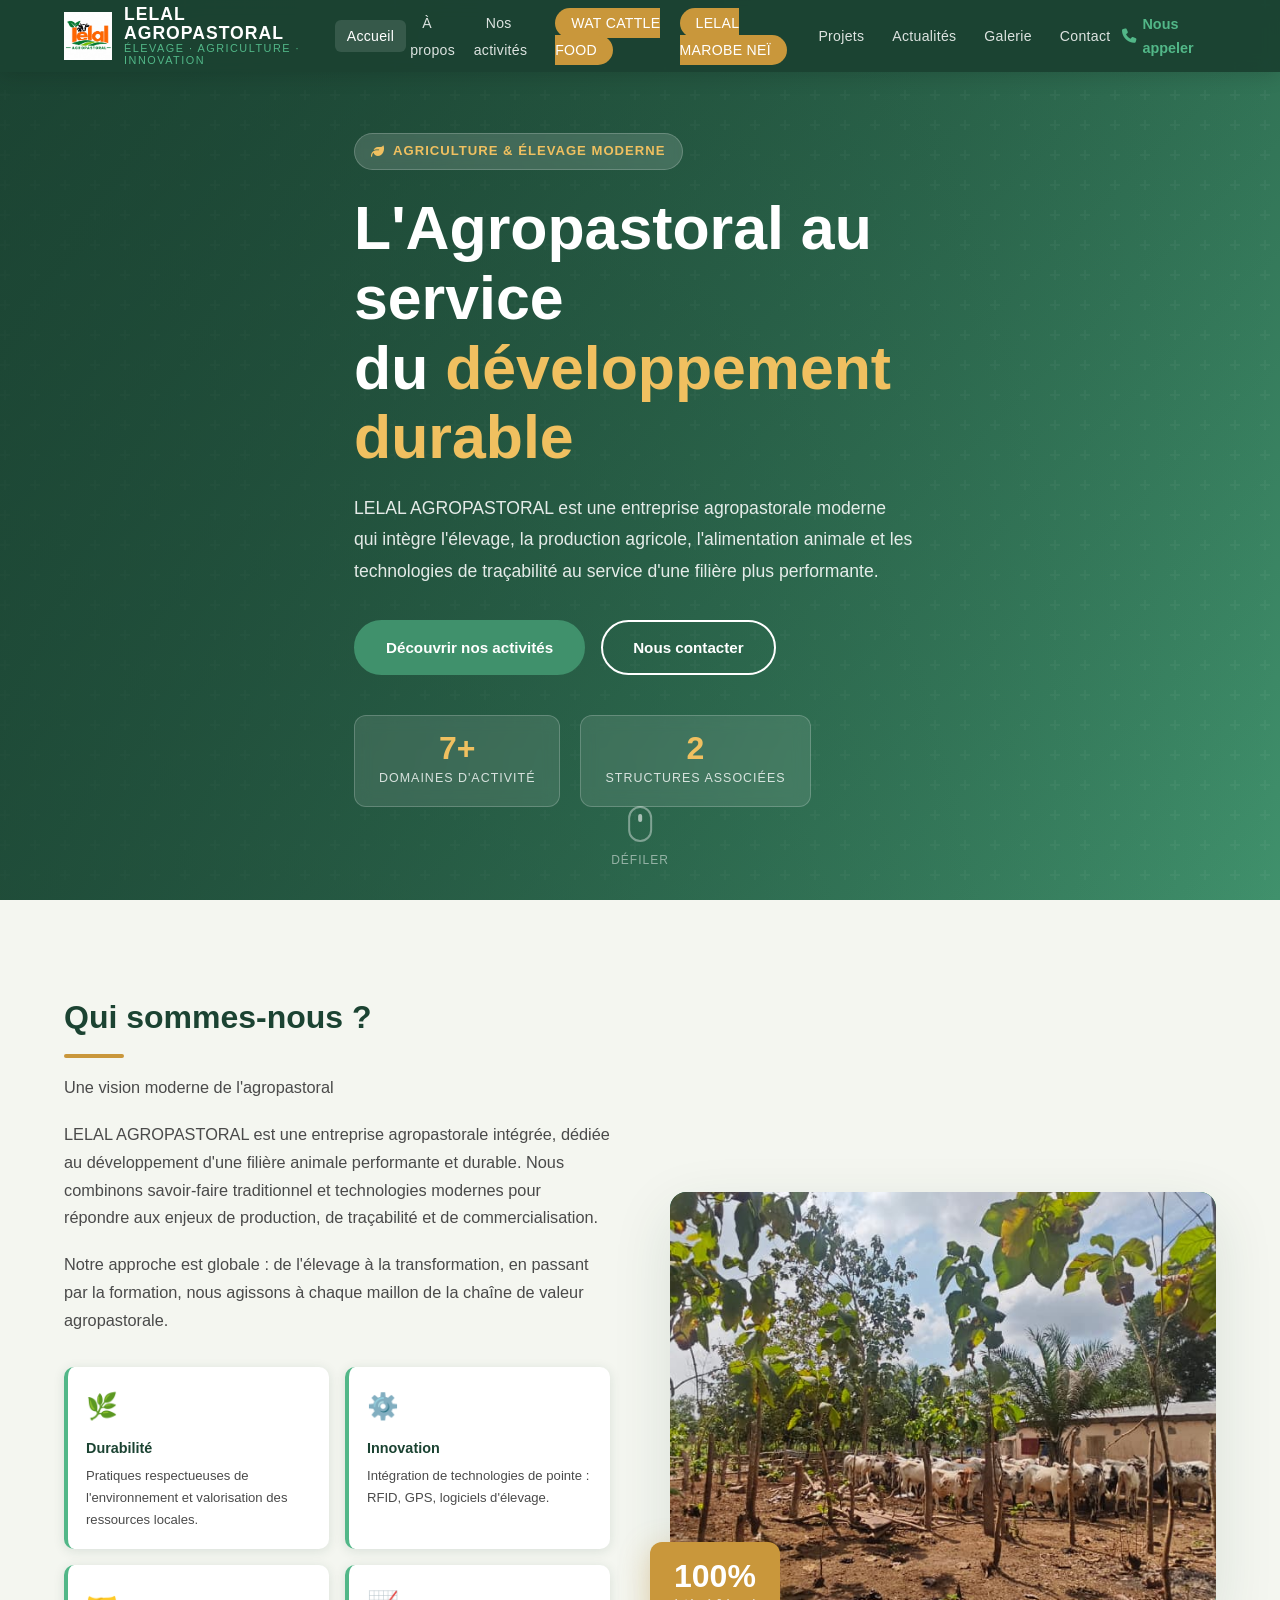
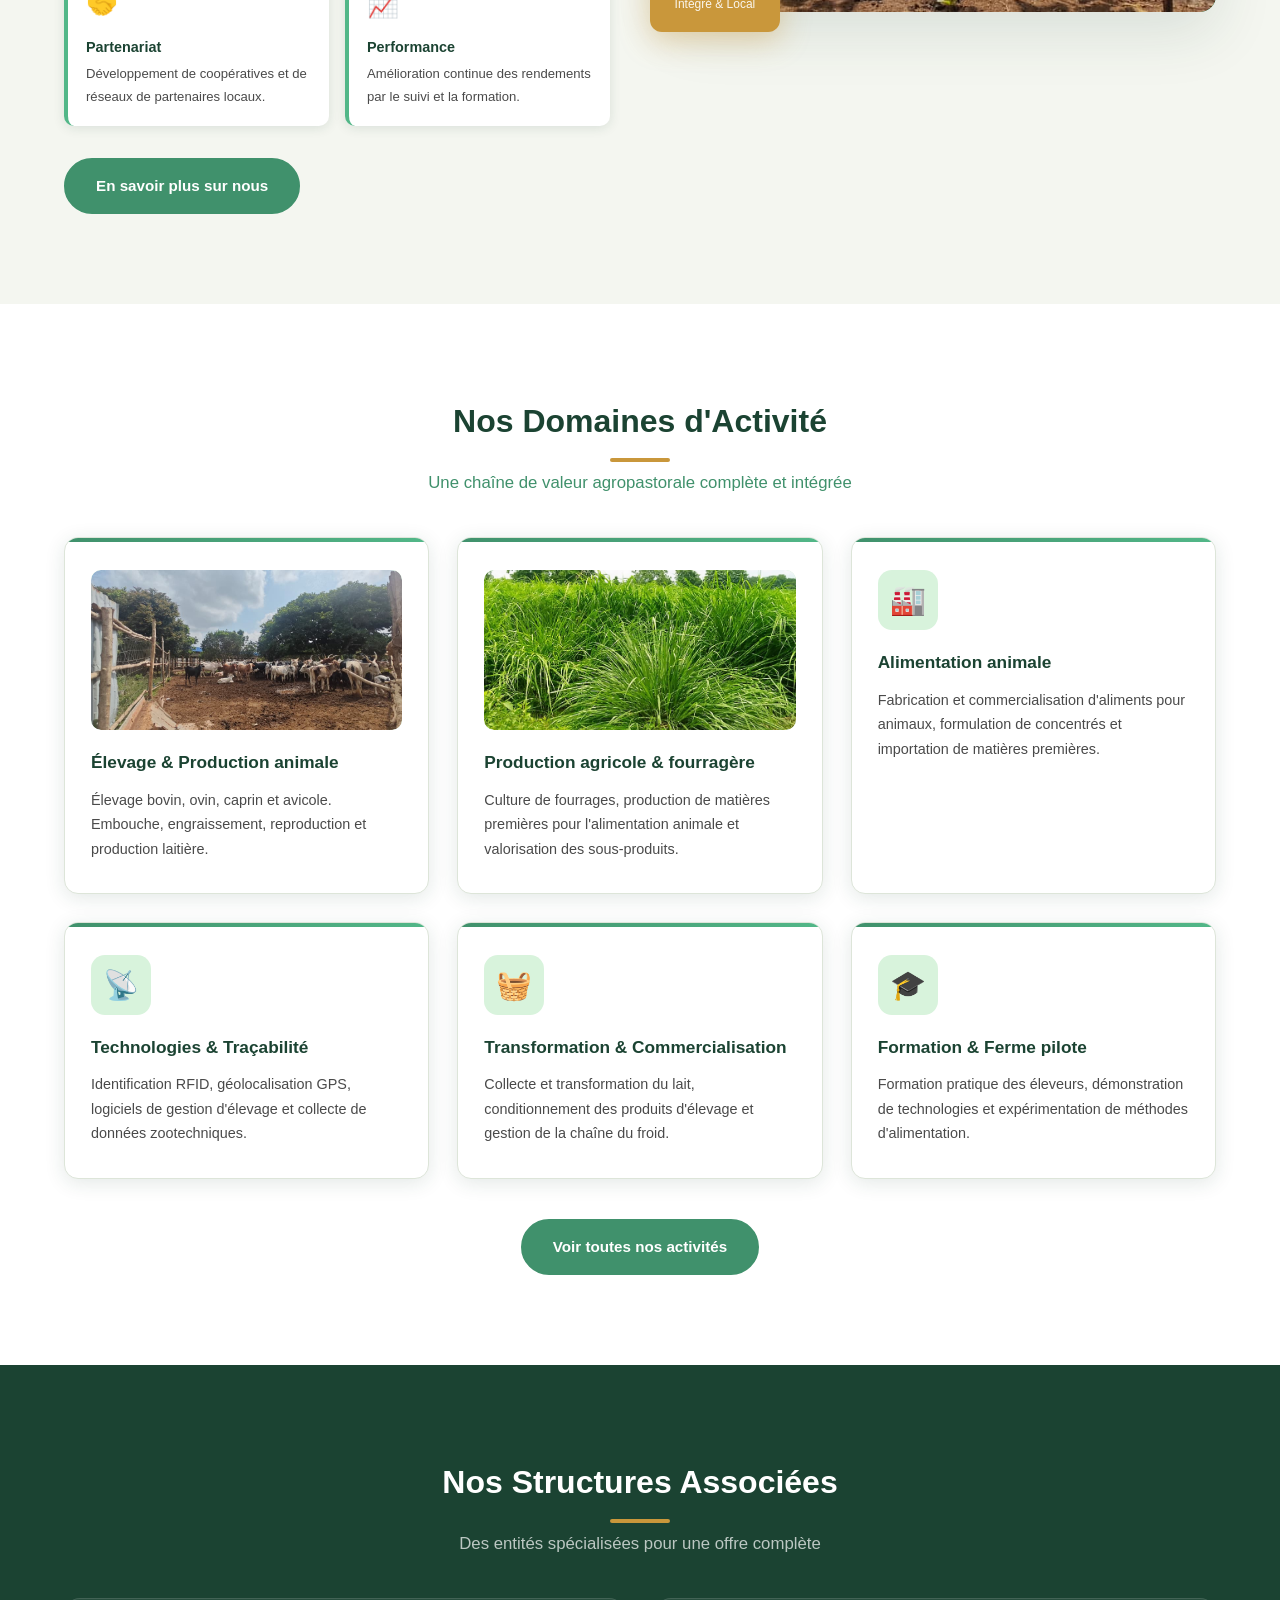
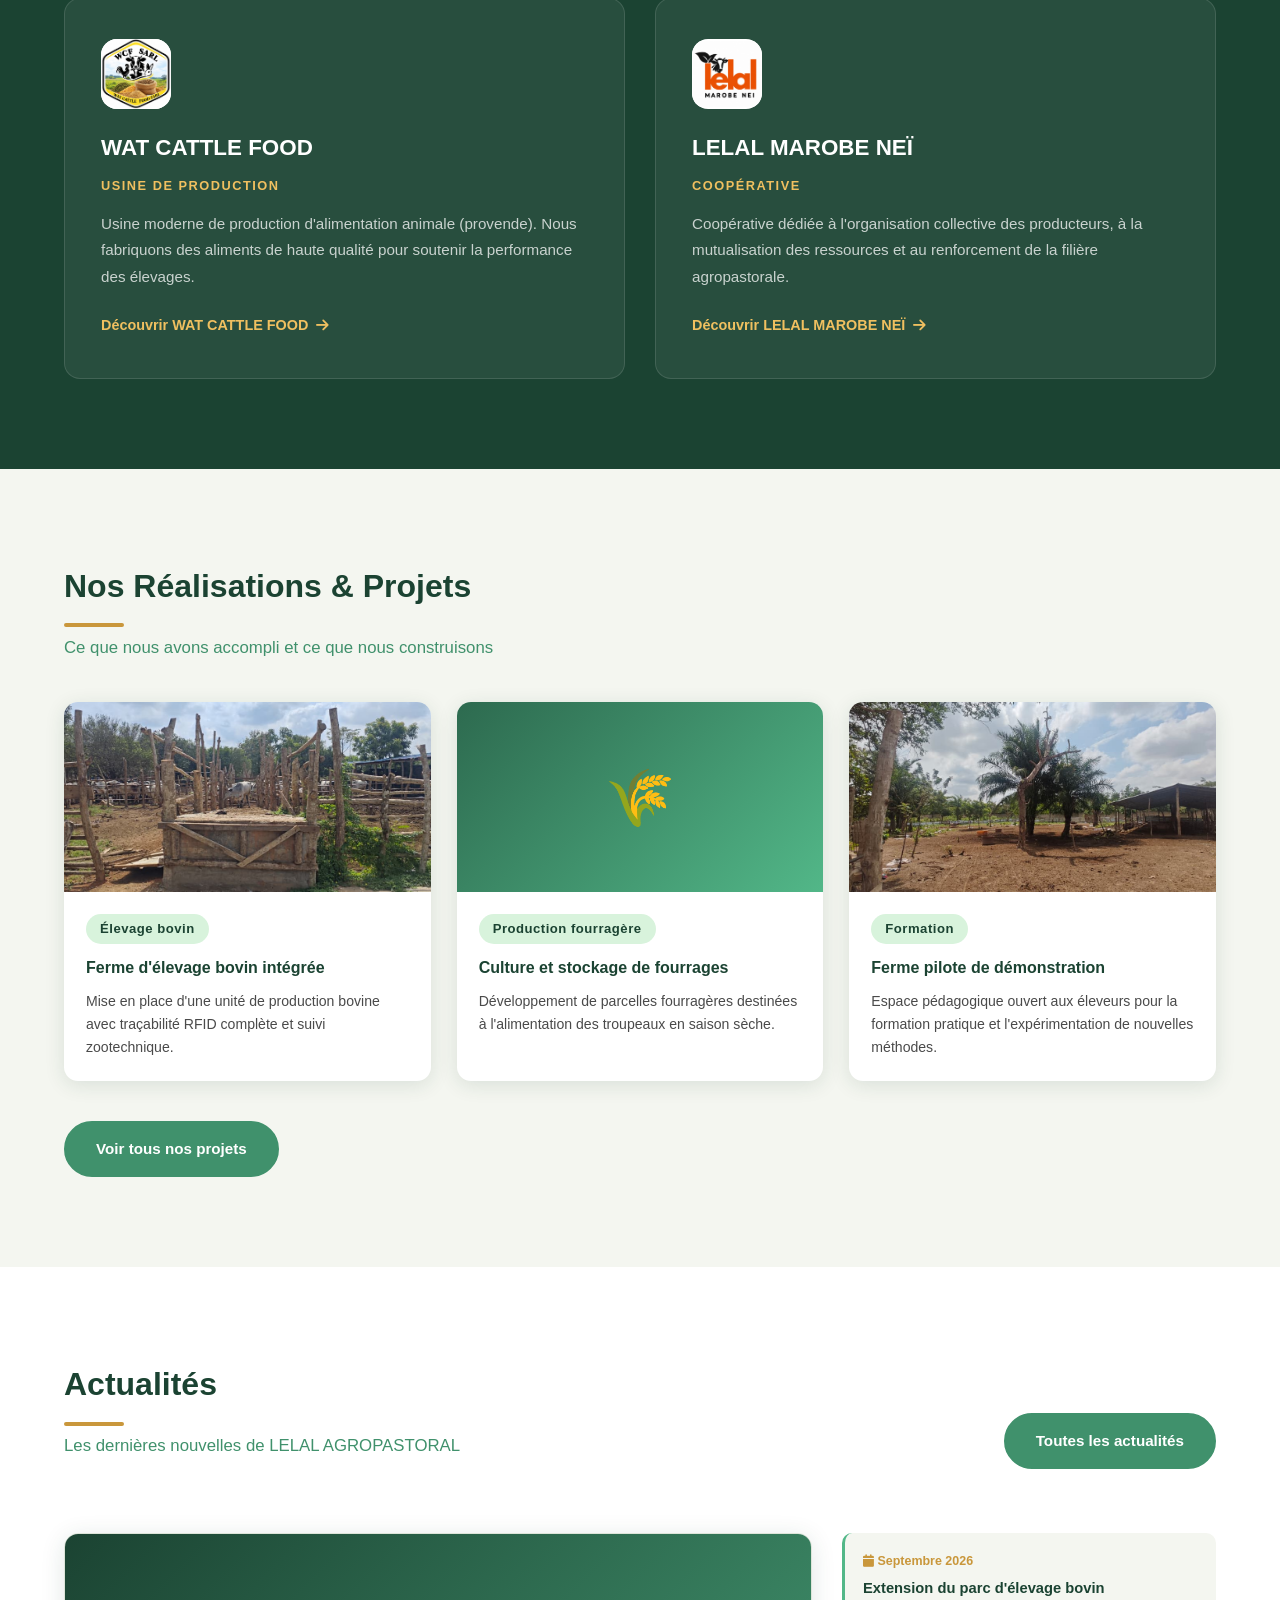
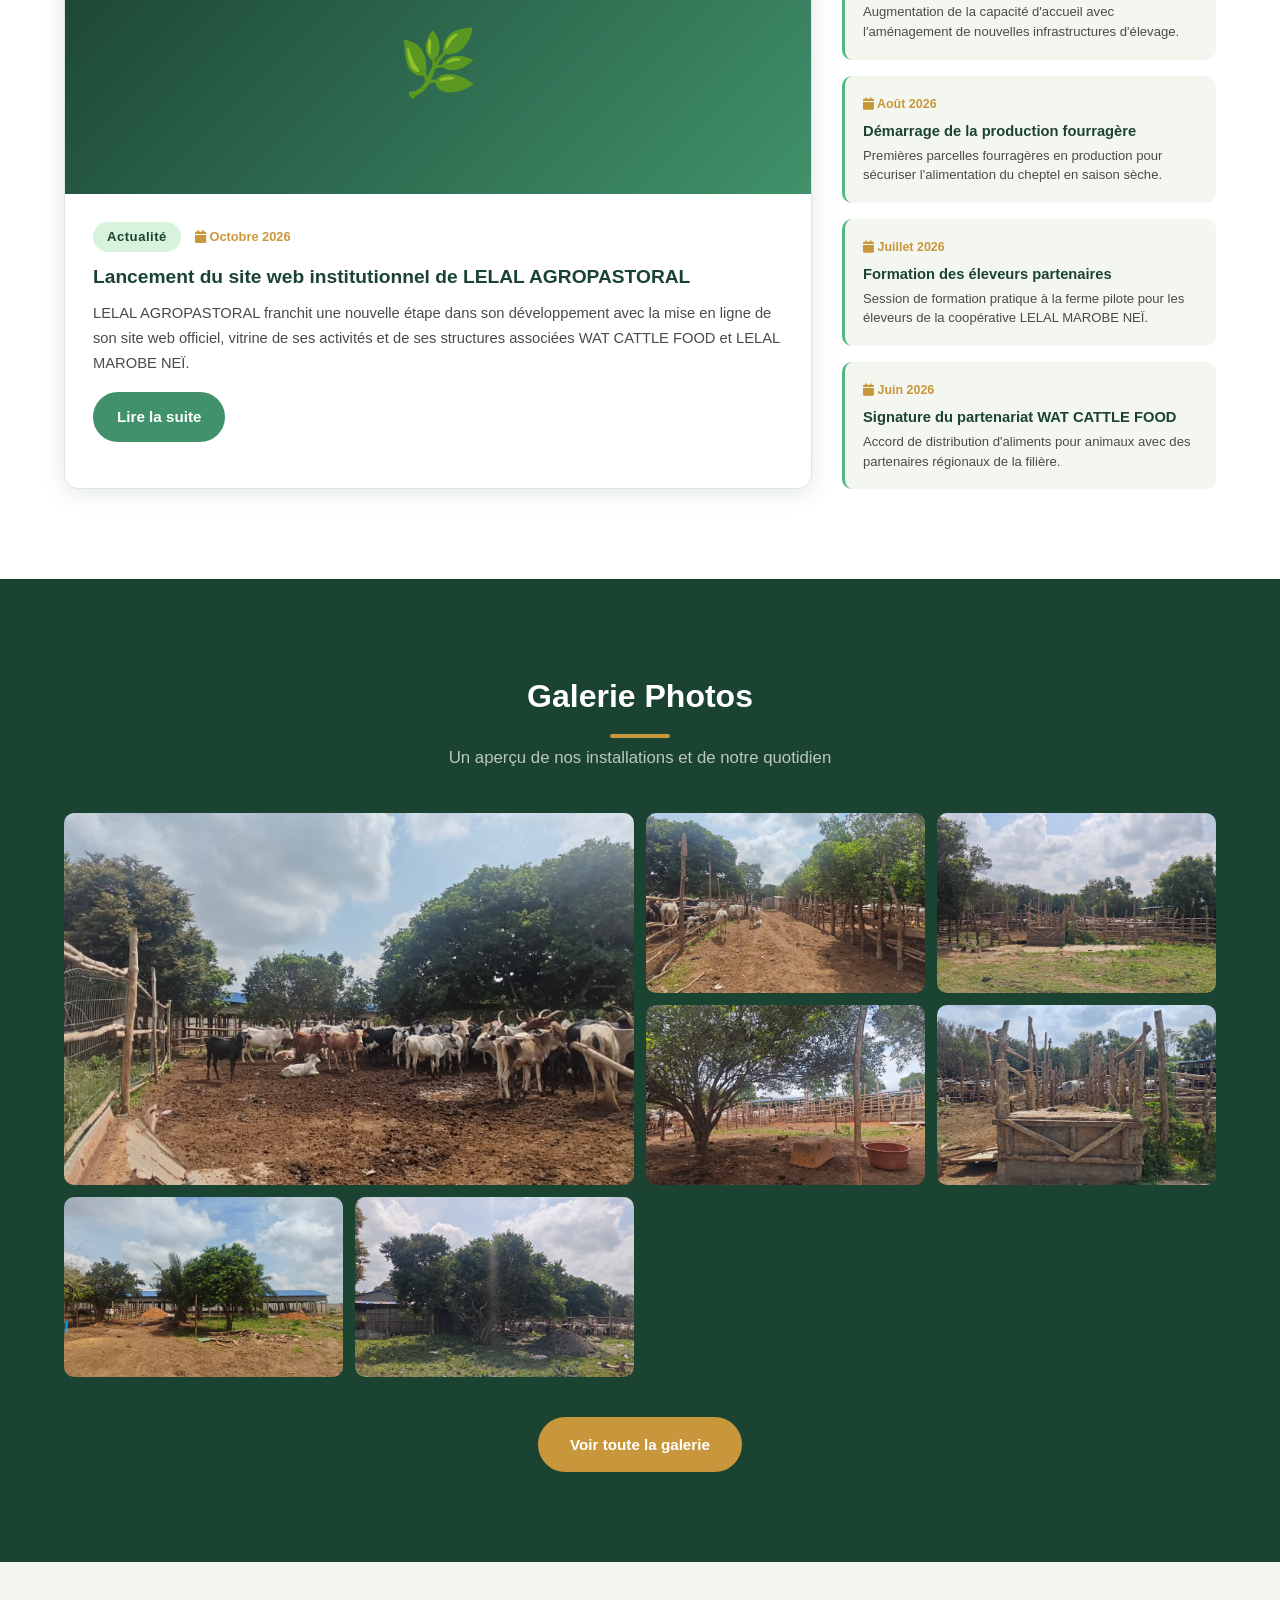
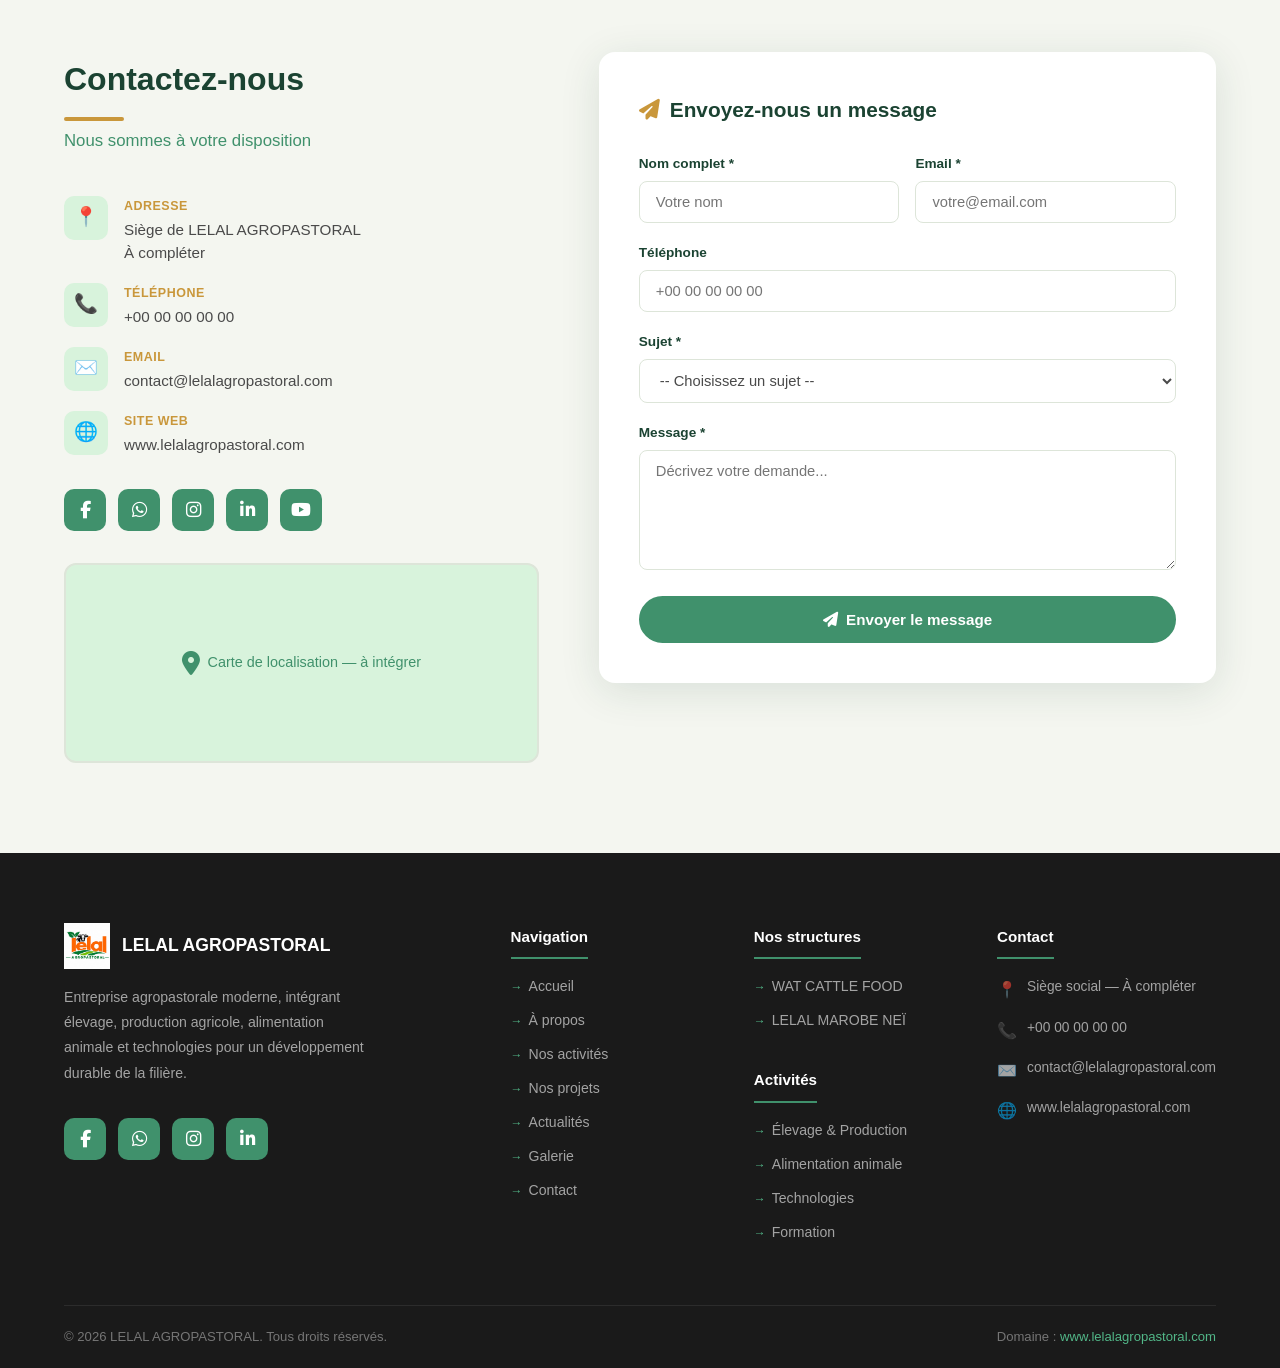
==== commit 77050f86: "Integration des logos et correction du nom LELAL (un seul L)" ====
--- a/index.html
+++ b/index.html
@@ -5,27 +5,27 @@
   <meta name="viewport" content="width=device-width, initial-scale=1.0" />
 
   <!-- SEO Principal -->
-  <title>LELLAL AGROPASTORAL — Élevage, Agriculture & Alimentation Animale</title>
-  <meta name="description" content="LELLAL AGROPASTORAL est une entreprise agropastorale moderne spécialisée dans l'élevage bovin, ovin, avicole, la production fourragère, l'alimentation animale (WAT CATTLE FOOD) et la coopérative LELLAL MAROBE NEÏ." />
-  <meta name="keywords" content="LELLAL AGROPASTORAL, élevage bovin, alimentation animale, provende, WAT CATTLE FOOD, LELLAL MAROBE NEÏ, coopérative élevage, production fourragère, agropastoral, traçabilité RFID, élevage moderne" />
-  <meta name="author" content="LELLAL AGROPASTORAL" />
+  <title>LELAL AGROPASTORAL — Élevage, Agriculture & Alimentation Animale</title>
+  <meta name="description" content="LELAL AGROPASTORAL est une entreprise agropastorale moderne spécialisée dans l'élevage bovin, ovin, avicole, la production fourragère, l'alimentation animale (WAT CATTLE FOOD) et la coopérative LELAL MAROBE NEÏ." />
+  <meta name="keywords" content="LELAL AGROPASTORAL, élevage bovin, alimentation animale, provende, WAT CATTLE FOOD, LELAL MAROBE NEÏ, coopérative élevage, production fourragère, agropastoral, traçabilité RFID, élevage moderne" />
+  <meta name="author" content="LELAL AGROPASTORAL" />
   <meta name="robots" content="index, follow" />
   <link rel="canonical" href="https://www.lelalagropastoral.com/" />
 
   <!-- Open Graph (Facebook, WhatsApp, LinkedIn) -->
   <meta property="og:type" content="website" />
   <meta property="og:url" content="https://www.lelalagropastoral.com/" />
-  <meta property="og:title" content="LELLAL AGROPASTORAL — Élevage, Agriculture & Alimentation Animale" />
+  <meta property="og:title" content="LELAL AGROPASTORAL — Élevage, Agriculture & Alimentation Animale" />
   <meta property="og:description" content="Entreprise agropastorale moderne intégrant élevage, production agricole, alimentation animale et technologies pour un développement durable de la filière." />
   <meta property="og:image" content="https://www.lelalagropastoral.com/images/og-image.jpg" />
   <meta property="og:image:width" content="1200" />
   <meta property="og:image:height" content="630" />
   <meta property="og:locale" content="fr_FR" />
-  <meta property="og:site_name" content="LELLAL AGROPASTORAL" />
+  <meta property="og:site_name" content="LELAL AGROPASTORAL" />
 
   <!-- Twitter Card -->
   <meta name="twitter:card" content="summary_large_image" />
-  <meta name="twitter:title" content="LELLAL AGROPASTORAL — Élevage, Agriculture & Alimentation Animale" />
+  <meta name="twitter:title" content="LELAL AGROPASTORAL — Élevage, Agriculture & Alimentation Animale" />
   <meta name="twitter:description" content="Entreprise agropastorale moderne intégrant élevage, production agricole, alimentation animale et technologies pour un développement durable." />
   <meta name="twitter:image" content="https://www.lelalagropastoral.com/images/og-image.jpg" />
 
@@ -34,9 +34,9 @@
   {
     "@context": "https://schema.org",
     "@type": "Organization",
-    "name": "LELLAL AGROPASTORAL",
+    "name": "LELAL AGROPASTORAL",
     "url": "https://www.lelalagropastoral.com",
-    "logo": "https://www.lelalagropastoral.com/images/logo.png",
+    "logo": "https://www.lelalagropastoral.com/images/logo-lelal-agropastoral.jpeg",
     "description": "Entreprise agropastorale moderne spécialisée dans l'élevage, la production agricole, l'alimentation animale et les technologies d'élevage.",
     "email": "contact@lelalagropastoral.com",
     "sameAs": [],
@@ -46,7 +46,7 @@
       "itemListElement": [
         { "@type": "Offer", "itemOffered": { "@type": "Service", "name": "Élevage bovin, ovin, caprin et avicole" } },
         { "@type": "Offer", "itemOffered": { "@type": "Service", "name": "Production d'alimentation animale (WAT CATTLE FOOD)" } },
-        { "@type": "Offer", "itemOffered": { "@type": "Service", "name": "Coopérative agropastorale (LELLAL MAROBE NEÏ)" } },
+        { "@type": "Offer", "itemOffered": { "@type": "Service", "name": "Coopérative agropastorale (LELAL MAROBE NEÏ)" } },
         { "@type": "Offer", "itemOffered": { "@type": "Service", "name": "Formation pratique des éleveurs" } }
       ]
     }
@@ -58,7 +58,7 @@
   {
     "@context": "https://schema.org",
     "@type": "WebSite",
-    "name": "LELLAL AGROPASTORAL",
+    "name": "LELAL AGROPASTORAL",
     "url": "https://www.lelalagropastoral.com"
   }
   </script>
@@ -72,9 +72,9 @@
   <nav id="navbar">
     <div class="nav-container">
       <a href="index.html" class="nav-logo">
-        <img src="images/logo.png" alt="LELLAL AGROPASTORAL Logo" onerror="this.style.display='none'" />
+        <img src="images/logo-lelal-agropastoral.jpeg" alt="LELAL AGROPASTORAL Logo" />
         <div class="nav-logo-text">
-          <span class="brand">LELLAL AGROPASTORAL</span>
+          <span class="brand">LELAL AGROPASTORAL</span>
           <span class="tagline">Élevage · Agriculture · Innovation</span>
         </div>
       </a>
@@ -84,7 +84,7 @@
         <li><a href="pages/apropos.html">À propos</a></li>
         <li><a href="pages/activites.html">Nos activités</a></li>
         <li class="nav-special"><a href="pages/wat-cattle-food.html">WAT CATTLE FOOD</a></li>
-        <li class="nav-special"><a href="pages/lelal-maro-bene.html">LELLAL MAROBE NEÏ</a></li>
+        <li class="nav-special"><a href="pages/lelal-maro-bene.html">LELAL MAROBE NEÏ</a></li>
         <li><a href="pages/projets.html">Projets</a></li>
         <li><a href="pages/actualites.html">Actualités</a></li>
         <li><a href="pages/galerie.html">Galerie</a></li>
@@ -112,7 +112,7 @@
         <i class="fas fa-leaf"></i> Agriculture & Élevage Moderne
       </div>
       <h1>L'Agropastoral au service<br />du <span>développement durable</span></h1>
-      <p>LELLAL AGROPASTORAL est une entreprise agropastorale moderne qui intègre l'élevage, la production agricole, l'alimentation animale et les technologies de traçabilité au service d'une filière plus performante.</p>
+      <p>LELAL AGROPASTORAL est une entreprise agropastorale moderne qui intègre l'élevage, la production agricole, l'alimentation animale et les technologies de traçabilité au service d'une filière plus performante.</p>
       <div class="hero-buttons">
         <a href="pages/activites.html" class="btn btn-primary">Découvrir nos activités</a>
         <a href="pages/contact.html" class="btn btn-outline">Nous contacter</a>
@@ -143,7 +143,7 @@
         <div class="intro-text fade-up">
           <h2 class="section-title">Qui sommes-nous ?</h2>
           <p class="section-subtitle">Une vision moderne de l'agropastoral</p>
-          <p>LELLAL AGROPASTORAL est une entreprise agropastorale intégrée, dédiée au développement d'une filière animale performante et durable. Nous combinons savoir-faire traditionnel et technologies modernes pour répondre aux enjeux de production, de traçabilité et de commercialisation.</p>
+          <p>LELAL AGROPASTORAL est une entreprise agropastorale intégrée, dédiée au développement d'une filière animale performante et durable. Nous combinons savoir-faire traditionnel et technologies modernes pour répondre aux enjeux de production, de traçabilité et de commercialisation.</p>
           <p>Notre approche est globale : de l'élevage à la transformation, en passant par la formation, nous agissons à chaque maillon de la chaîne de valeur agropastorale.</p>
           <div class="intro-values">
             <div class="value-card">
@@ -172,7 +172,7 @@
 
         <div class="intro-visual fade-up">
           <div class="main-img" style="background: linear-gradient(135deg, var(--vert-moyen), var(--vert-clair)); padding:0; overflow:hidden;">
-            <img src="images/photo-08.jpeg" alt="Infrastructures de la ferme LELLAL AGROPASTORAL" style="width:100%; height:420px; object-fit:cover; display:block; border-radius:16px;" />
+            <img src="images/photo-08.jpeg" alt="Infrastructures de la ferme LELAL AGROPASTORAL" style="width:100%; height:420px; object-fit:cover; display:block; border-radius:16px;" />
           </div>
           <div class="intro-badge">
             <div class="number">100%</div>
@@ -192,14 +192,14 @@
       <div class="activites-grid">
         <div class="activite-card fade-up">
           <div class="activite-icon" style="padding:0; overflow:hidden; width:100%; height:160px; border-radius:10px; margin-bottom:18px;">
-            <img src="images/photo-02.jpeg" alt="Élevage bovin LELLAL AGROPASTORAL" style="width:100%; height:160px; object-fit:cover; border-radius:10px;" />
+            <img src="images/photo-02.jpeg" alt="Élevage bovin LELAL AGROPASTORAL" style="width:100%; height:160px; object-fit:cover; border-radius:10px;" />
           </div>
           <h3>Élevage & Production animale</h3>
           <p>Élevage bovin, ovin, caprin et avicole. Embouche, engraissement, reproduction et production laitière.</p>
         </div>
         <div class="activite-card fade-up">
           <div class="activite-icon" style="padding:0; overflow:hidden; width:100%; height:160px; border-radius:10px; margin-bottom:18px;">
-            <img src="images/fourrage-01.jpg" alt="Production fourragère LELLAL AGROPASTORAL" style="width:100%; height:160px; object-fit:cover; border-radius:10px;" />
+            <img src="images/fourrage-01.jpg" alt="Production fourragère LELAL AGROPASTORAL" style="width:100%; height:160px; object-fit:cover; border-radius:10px;" />
           </div>
           <h3>Production agricole & fourragère</h3>
           <p>Culture de fourrages, production de matières premières pour l'alimentation animale et valorisation des sous-produits.</p>
@@ -240,7 +240,9 @@
 
       <div class="structures-grid">
         <a href="pages/wat-cattle-food.html" class="structure-card fade-up">
-          <div class="structure-logo">🏭</div>
+          <div class="structure-logo" style="padding:0; overflow:hidden; background:#fff;">
+            <img src="images/logo-watcattlefood.jpeg" alt="Logo WAT CATTLE FOOD" style="width:100%; height:100%; object-fit:contain;" />
+          </div>
           <h3>WAT CATTLE FOOD</h3>
           <div class="type">Usine de production</div>
           <p>Usine moderne de production d'alimentation animale (provende). Nous fabriquons des aliments de haute qualité pour soutenir la performance des élevages.</p>
@@ -248,11 +250,13 @@
         </a>
 
         <a href="pages/lelal-maro-bene.html" class="structure-card fade-up">
-          <div class="structure-logo">🤝</div>
-          <h3>LELLAL MAROBE NEÏ</h3>
+          <div class="structure-logo" style="padding:0; overflow:hidden; background:#fff;">
+            <img src="images/logo-lelal-marobe-nei.jpeg" alt="Logo LELAL MAROBE NEÏ" style="width:100%; height:100%; object-fit:contain;" />
+          </div>
+          <h3>LELAL MAROBE NEÏ</h3>
           <div class="type">Coopérative</div>
           <p>Coopérative dédiée à l'organisation collective des producteurs, à la mutualisation des ressources et au renforcement de la filière agropastorale.</p>
-          <span class="structure-link">Découvrir LELLAL MAROBE NEÏ <i class="fas fa-arrow-right"></i></span>
+          <span class="structure-link">Découvrir LELAL MAROBE NEÏ <i class="fas fa-arrow-right"></i></span>
         </a>
       </div>
     </div>
@@ -267,7 +271,7 @@
       <div class="projets-grid">
         <div class="projet-card fade-up">
           <div class="projet-img" style="padding:0;">
-            <img src="images/photo-01.jpeg" alt="Ferme d'élevage bovin LELLAL AGROPASTORAL" style="width:100%; height:190px; object-fit:cover;" />
+            <img src="images/photo-01.jpeg" alt="Ferme d'élevage bovin LELAL AGROPASTORAL" style="width:100%; height:190px; object-fit:cover;" />
           </div>
           <div class="projet-body">
             <span class="tag">Élevage bovin</span>
@@ -285,7 +289,7 @@
         </div>
         <div class="projet-card fade-up">
           <div class="projet-img" style="padding:0;">
-            <img src="images/photo-03.jpeg" alt="Ferme pilote LELLAL AGROPASTORAL" style="width:100%; height:190px; object-fit:cover;" />
+            <img src="images/photo-03.jpeg" alt="Ferme pilote LELAL AGROPASTORAL" style="width:100%; height:190px; object-fit:cover;" />
           </div>
           <div class="projet-body">
             <span class="tag">Formation</span>
@@ -307,7 +311,7 @@
       <div style="display: flex; justify-content: space-between; align-items: flex-end; margin-bottom: 0.5rem;">
         <div>
           <h2 class="section-title fade-up">Actualités</h2>
-          <p class="section-subtitle fade-up">Les dernières nouvelles de LELLAL AGROPASTORAL</p>
+          <p class="section-subtitle fade-up">Les dernières nouvelles de LELAL AGROPASTORAL</p>
         </div>
         <a href="pages/actualites.html" class="btn btn-primary" style="margin-bottom: 2rem;">Toutes les actualités</a>
       </div>
@@ -320,8 +324,8 @@
               <span class="tag">Actualité</span>
               <span class="actu-date"><i class="fas fa-calendar"></i> Octobre 2026</span>
             </div>
-            <h3>Lancement du site web institutionnel de LELLAL AGROPASTORAL</h3>
-            <p>LELLAL AGROPASTORAL franchit une nouvelle étape dans son développement avec la mise en ligne de son site web officiel, vitrine de ses activités et de ses structures associées WAT CATTLE FOOD et LELLAL MAROBE NEÏ.</p>
+            <h3>Lancement du site web institutionnel de LELAL AGROPASTORAL</h3>
+            <p>LELAL AGROPASTORAL franchit une nouvelle étape dans son développement avec la mise en ligne de son site web officiel, vitrine de ses activités et de ses structures associées WAT CATTLE FOOD et LELAL MAROBE NEÏ.</p>
             <a href="pages/actualites.html" class="btn btn-primary" style="padding: 10px 22px;">Lire la suite</a>
           </div>
         </div>
@@ -340,7 +344,7 @@
           <div class="actu-item">
             <div class="date"><i class="fas fa-calendar"></i> Juillet 2026</div>
             <h4>Formation des éleveurs partenaires</h4>
-            <p>Session de formation pratique à la ferme pilote pour les éleveurs de la coopérative LELLAL MAROBE NEÏ.</p>
+            <p>Session de formation pratique à la ferme pilote pour les éleveurs de la coopérative LELAL MAROBE NEÏ.</p>
           </div>
           <div class="actu-item">
             <div class="date"><i class="fas fa-calendar"></i> Juin 2026</div>
@@ -360,7 +364,7 @@
 
       <div class="galerie-grid">
         <div class="galerie-item">
-          <img src="../images/photo-02.jpeg" alt="Troupeau bovin LELLAL AGROPASTORAL" style="width:100%; height:100%; object-fit:cover; min-height:372px;" />
+          <img src="../images/photo-02.jpeg" alt="Troupeau bovin LELAL AGROPASTORAL" style="width:100%; height:100%; object-fit:cover; min-height:372px;" />
           <div class="galerie-overlay"><span><i class="fas fa-expand"></i></span></div>
         </div>
         <div class="galerie-item">
@@ -408,7 +412,7 @@
               <div class="icon">📍</div>
               <div class="text">
                 <span>Adresse</span>
-                <p>Siège de LELLAL AGROPASTORAL<br />À compléter</p>
+                <p>Siège de LELAL AGROPASTORAL<br />À compléter</p>
               </div>
             </div>
             <div class="contact-item">
@@ -472,7 +476,7 @@
                 <option value="info">Demande d'informations</option>
                 <option value="partenariat">Partenariat</option>
                 <option value="wat">WAT CATTLE FOOD</option>
-                <option value="maro">LELLAL MAROBE NEÏ</option>
+                <option value="maro">LELAL MAROBE NEÏ</option>
                 <option value="formation">Formation</option>
                 <option value="autre">Autre</option>
               </select>
@@ -496,8 +500,8 @@
       <div class="footer-grid">
         <div class="footer-brand">
           <a href="index.html" class="brand-logo">
-            <img src="images/logo.png" alt="LELLAL AGROPASTORAL" onerror="this.style.display='none'" />
-            <span class="brand-name">LELLAL AGROPASTORAL</span>
+            <img src="images/logo-lelal-agropastoral.jpeg" alt="LELAL AGROPASTORAL" />
+            <span class="brand-name">LELAL AGROPASTORAL</span>
           </a>
           <p>Entreprise agropastorale moderne, intégrant élevage, production agricole, alimentation animale et technologies pour un développement durable de la filière.</p>
           <div class="social-links">
@@ -525,7 +529,7 @@
           <h4>Nos structures</h4>
           <ul>
             <li><a href="pages/wat-cattle-food.html">WAT CATTLE FOOD</a></li>
-            <li><a href="pages/lelal-maro-bene.html">LELLAL MAROBE NEÏ</a></li>
+            <li><a href="pages/lelal-maro-bene.html">LELAL MAROBE NEÏ</a></li>
           </ul>
           <h4 style="margin-top: 1.5rem;">Activités</h4>
           <ul>
@@ -558,7 +562,7 @@
       </div>
 
       <div class="footer-bottom">
-        <p>© 2026 LELLAL AGROPASTORAL. Tous droits réservés.</p>
+        <p>© 2026 LELAL AGROPASTORAL. Tous droits réservés.</p>
         <p>Domaine : <a href="#">www.lelalagropastoral.com</a></p>
       </div>
     </div>
